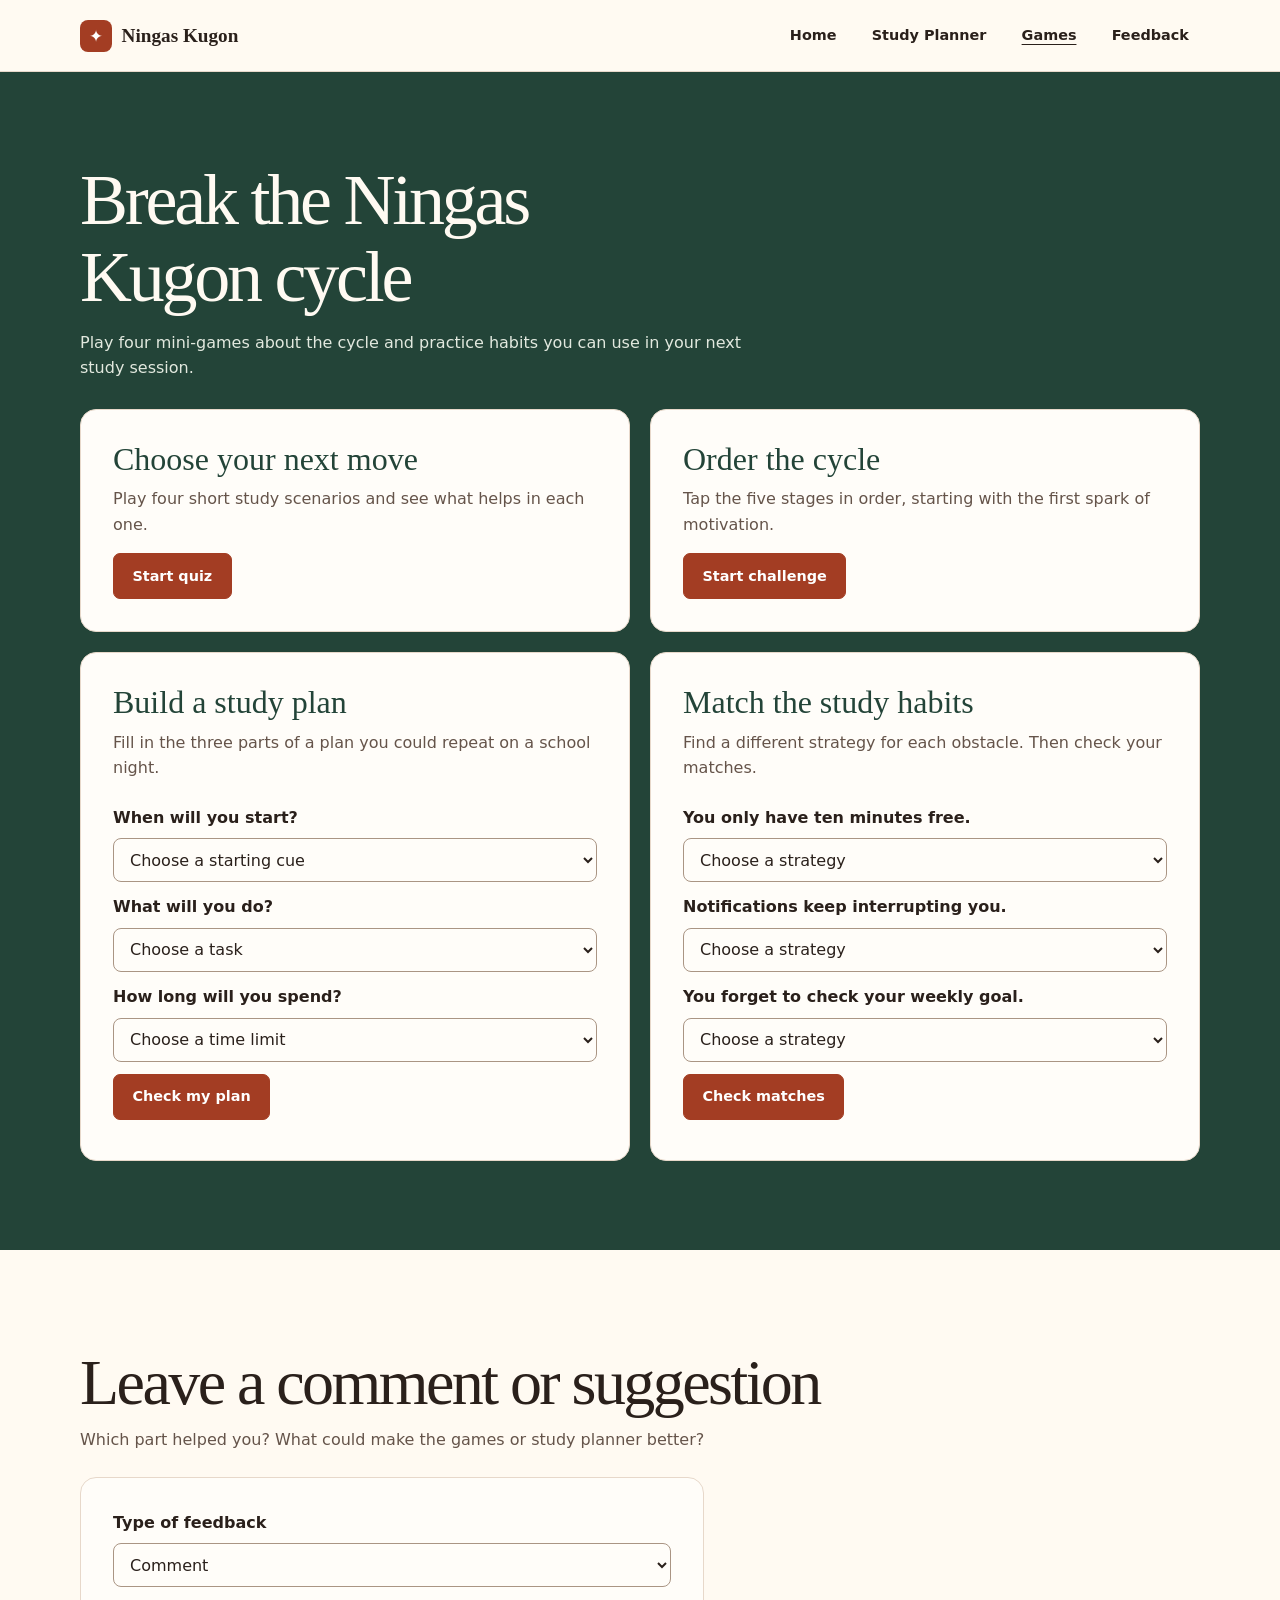
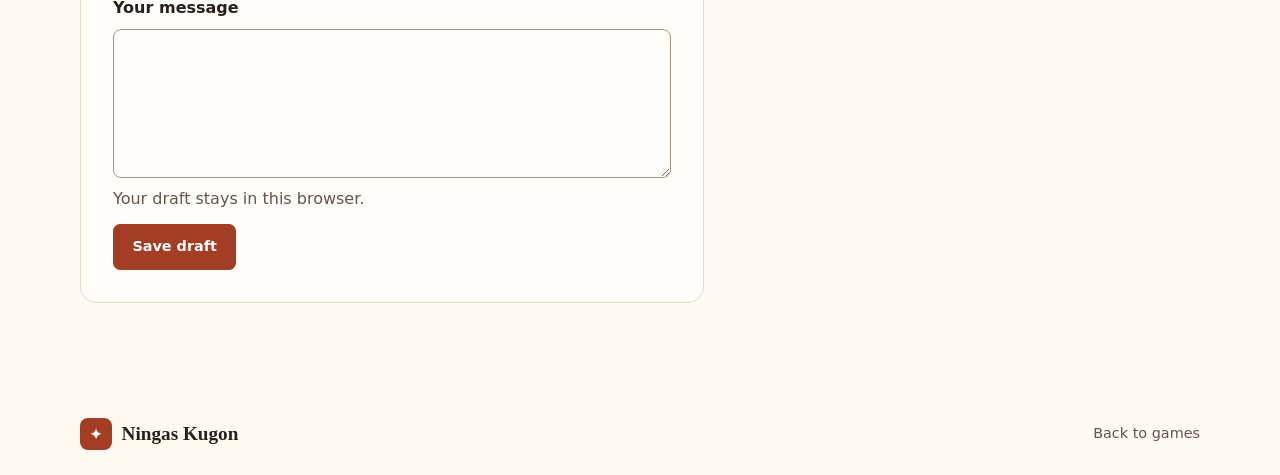
==== games.html @ 0fa2ae45 "Give the study games their own page" ====
<!doctype html>
<html lang="en">
<head>
  <meta charset="utf-8">
  <meta name="viewport" content="width=device-width, initial-scale=1">
  <meta name="description" content="Play four Ningas Kugon mini-games to practice study habits that help you follow through.">
  <meta name="theme-color" content="#fffaf2">
  <title>Ningas Kugon | Study Games</title>
  <link rel="canonical" href="https://seuiaaaaaaaa.github.io/ningaskugon/games.html">
  <link rel="manifest" href="manifest.webmanifest">
  <link rel="apple-touch-icon" href="icon-192.png">
  <link rel="stylesheet" href="styles.css">
  <script src="stages.js" defer></script>
  <script src="games.js" defer></script>
</head>
<body>
  <a class="skip-link" href="#main">Skip to content</a>
  <header class="site-header">
    <nav class="wrap nav" aria-label="Main navigation">
      <a class="brand" href="index.html"><span class="brand-mark" aria-hidden="true">✦</span> Ningas Kugon</a>
      <div class="nav-links">
        <a href="index.html">Home</a>
        <a href="index.html#planner">Study Planner</a>
        <a href="games.html" aria-current="page">Games</a>
        <a href="#feedback">Feedback</a>
      </div>
    </nav>
  </header>

  <main id="main" tabindex="-1">
    <section id="games" class="section practice" aria-labelledby="games-title">
      <div class="wrap">
        <h1 id="games-title">Break the Ningas Kugon cycle</h1>
        <p class="section-description">Play four mini-games about the cycle and practice habits you can use in your next study session.</p>
        <div class="practice-grid">
          <article class="practice-card" aria-labelledby="quiz-title">
            <h3 id="quiz-title">Choose your next move</h3>
            <p>Play four short study scenarios and see what helps in each one.</p>
            <div id="quiz-play" hidden>
              <p id="quiz-round" class="practice-progress"></p>
              <p id="quiz-question" class="practice-question" tabindex="-1"></p>
              <div id="quiz-options" class="practice-options" role="group" aria-labelledby="quiz-question"></div>
              <p class="practice-result" id="quiz-result" role="status"></p>
              <button class="button" type="button" id="quiz-next" hidden>Next round</button>
            </div>
            <button class="button" type="button" id="quiz-start" hidden>Start quiz</button>
          </article>
          <article class="practice-card" aria-labelledby="order-title">
            <h3 id="order-title">Order the cycle</h3>
            <p>Tap the five stages in order, starting with the first spark of motivation.</p>
            <button class="button" type="button" id="order-start" hidden>Start challenge</button>
            <div id="order-play" hidden>
              <ol id="order-picks" class="order-picks" aria-label="Your stage order"></ol>
              <div id="order-options" class="practice-options" role="group" aria-label="Choose the next stage"></div>
              <p class="practice-result" id="order-result" role="status"></p>
            </div>
          </article>
          <article class="practice-card" aria-labelledby="build-title">
            <h3 id="build-title">Build a study plan</h3>
            <p>Fill in the three parts of a plan you could repeat on a school night.</p>
            <form class="practice-form" id="plan-game" hidden>
              <label for="plan-cue">When will you start?</label>
              <select id="plan-cue" name="cue" required>
                <option value="">Choose a starting cue</option>
                <option value="vague">Whenever I feel ready</option>
                <option>After dinner</option>
                <option>When I get home from school</option>
              </select>
              <label for="plan-action">What will you do?</label>
              <select id="plan-action" name="activity" required>
                <option value="">Choose a task</option>
                <option>review yesterday’s notes</option>
                <option value="vague">study everything</option>
                <option>answer practice questions</option>
              </select>
              <label for="plan-time">How long will you spend?</label>
              <select id="plan-time" name="duration" required>
                <option value="">Choose a time limit</option>
                <option value="long">120 minutes</option>
                <option>10 minutes</option>
                <option>15 minutes</option>
              </select>
              <button class="button" type="submit">Check my plan</button>
              <p class="practice-result" id="plan-game-result" role="status"></p>
            </form>
          </article>
          <article class="practice-card" aria-labelledby="match-title">
            <h3 id="match-title">Match the study habits</h3>
            <p>Find a different strategy for each obstacle. Then check your matches.</p>
            <form class="practice-form" id="match-game" hidden>
              <label for="match-busy">You only have ten minutes free.</label>
              <select id="match-busy" name="busy" required><option value="">Choose a strategy</option></select>
              <label for="match-distraction">Notifications keep interrupting you.</label>
              <select id="match-distraction" name="distraction" required><option value="">Choose a strategy</option></select>
              <label for="match-alone">You forget to check your weekly goal.</label>
              <select id="match-alone" name="alone" required><option value="">Choose a strategy</option></select>
              <button class="button" type="submit">Check matches</button>
              <p class="practice-result" id="match-game-result" role="status"></p>
            </form>
          </article>
        </div>
        <noscript><p>Enable JavaScript to play the games.</p></noscript>
      </div>
    </section>

    <section id="feedback" class="wrap section feedback" aria-labelledby="feedback-title">
      <h2 id="feedback-title">Leave a comment or suggestion</h2>
      <p class="section-description">Which part helped you? What could make the games or study planner better?</p>
      <form id="feedback-form" class="practice-card feedback-form" name="study-guide-feedback" method="POST" data-netlify="true" netlify-honeypot="extra-field" hidden>
        <p hidden><label>Leave this field empty <input name="extra-field"></label></p>
        <label for="feedback-type">Type of feedback</label>
        <select id="feedback-type" name="type">
          <option>Comment</option>
          <option>Suggestion</option>
        </select>
        <label for="feedback-message">Your message</label>
        <textarea id="feedback-message" name="message" rows="5" maxlength="1000" required aria-describedby="feedback-note"></textarea>
        <p id="feedback-note" class="feedback-note">Your draft stays in this browser.</p>
        <button type="submit" class="button" id="feedback-submit">Save draft</button>
        <p id="feedback-status" role="status"></p>
      </form>
      <noscript><p>Enable JavaScript to use the feedback form.</p></noscript>
    </section>
  </main>

  <footer class="wrap footer">
    <a class="brand" href="index.html"><span class="brand-mark" aria-hidden="true">✦</span> Ningas Kugon</a>
    <div class="footer-links"><a href="#games">Back to games</a></div>
  </footer>
</body>
</html>
---- styles.css ----
:root {
  color-scheme: light;
  --ink: #2a201b;
  --muted: #65544a;
  --paper: #fffaf2;
  --white: #fffdf9;
  --line: #e7d8ca;
  --accent: #a33d23;
  --dark: #2e211c;
  --soft: #f7ecde;
  --serif: Georgia, "Times New Roman", serif;
}

* { box-sizing: border-box; }
html { scroll-behavior: smooth; }
body { margin: 0; background: var(--paper); color: var(--ink); font: 1rem/1.6 system-ui, sans-serif; }
a { color: inherit; text-decoration: none; }
button, input, select { font: inherit; }
button { cursor: pointer; }
:focus-visible { outline: 3px solid #be572c; outline-offset: 3px; }
section { scroll-margin-top: 1rem; }
h1, h2, h3, p, figure, dl, dd { margin: 0; }
h1, h2, h3 { font-family: var(--serif); font-weight: 500; line-height: 1.08; }
h1 em, h2 em { color: var(--accent); font-weight: inherit; }
.wrap { width: min(1120px, calc(100% - 5rem)); margin-inline: auto; }
.section { padding-block: clamp(3.5rem, 7vw, 6rem); }
.skip-link { position: fixed; z-index: 2; top: .75rem; left: .75rem; padding: .6rem 1rem; background: var(--white); transform: translateY(-150%); }
.skip-link:focus { transform: none; }
.site-header { border-bottom: 1px solid var(--line); }
.nav, .nav-links, .brand { display: flex; align-items: center; }
.nav { min-height: 71px; justify-content: space-between; gap: 1rem; }
.brand { gap: .6rem; font: 600 1.2rem/1.2 var(--serif); white-space: nowrap; }
.brand-mark { display: grid; place-items: center; width: 32px; height: 32px; border-radius: 8px; background: var(--accent); color: white; font: 1.05rem system-ui; }
.nav-links { gap: clamp(.25rem, 1vw, 1rem); font-size: .9rem; font-weight: 600; }
.nav-links > a { display: flex; align-items: center; justify-content: center; min-height: 44px; padding: .4rem .7rem; border-radius: 7px; text-align: center; line-height: 1.3; }
.nav-links > a:not(.button):hover { background: var(--soft); color: var(--accent); }
.button { display: inline-flex; justify-content: center; align-items: center; min-height: 46px; padding: .6rem 1.15rem; border: 1px solid var(--accent); border-radius: 7px; background: var(--accent); color: white; font-weight: 650; font-size: .9rem; white-space: nowrap; }
.button:hover { background: #812e1a; border-color: #812e1a; }
.button-small { min-height: 40px; padding: .4rem .9rem; }
.button-outline { background: transparent; color: var(--ink); border-color: #cdb8a8; }
.button-outline:hover { background: var(--soft); border-color: #a77b62; }
.hero { display: grid; grid-template-columns: 1.12fr 1fr; align-items: stretch; gap: clamp(2rem, 5.5vw, 5rem); padding-block: clamp(2.5rem, 6vw, 5rem); }
.hero-copy { align-self: center; }
.eyebrow { display: flex; align-items: center; gap: .55rem; font-size: .875rem; font-weight: 700; letter-spacing: .1em; text-transform: uppercase; color: var(--accent); }
.eyebrow > span { width: 20px; height: 1px; background: currentColor; flex: none; }
h1 { margin: .45rem 0 .8rem; font-size: clamp(3.3rem, 6.5vw, 6.25rem); letter-spacing: -.065em; }
.research-title { max-width: 31rem; font: 1.32rem/1.36 var(--serif); }
.definitions { display: grid; grid-template-columns: .9fr 1.1fr; margin-block: 1.45rem; padding-block: .8rem; border-block: 1px solid var(--line); }
.definitions > div { padding-right: .8rem; }
.definitions > div + div { border-left: 1px solid var(--line); padding-left: 1rem; }
.definitions dt { color: var(--accent); font: 600 1.15rem var(--serif); }
.definitions i { font: italic .83rem var(--serif); color: var(--muted); }
.definitions dd { margin-top: .2rem; color: var(--muted); font-size: .9rem; line-height: 1.45; }
.intro, .section-description { color: var(--muted); }
.hero-actions { display: flex; gap: .7rem; flex-wrap: wrap; margin-top: 1.45rem; }
.hero-image { position: relative; min-height: 440px; overflow: hidden; background: #4a2819; border-radius: 10px; }
.hero-image img { position: absolute; width: 100%; height: 100%; object-fit: cover; object-position: center 43%; }
.hero-image::after { position: absolute; inset: 30% 0 0; content: ""; background: linear-gradient(transparent 50%, #170d09ba); }
.hero-image figcaption { position: absolute; z-index: 1; bottom: 1.35rem; left: 1.45rem; display: flex; align-items: center; gap: .7rem; color: #fff1dc; font-size: .85rem; line-height: 1.35; }
.hero-image figcaption span:first-child { font-size: 1.55rem; }
.hero-image figcaption i { font-family: var(--serif); font-size: 1.08rem; }
h2 { margin: .5rem 0 .65rem; font-size: clamp(2.4rem, 5vw, 4.05rem); letter-spacing: -.04em; text-wrap: balance; }
.section-description { max-width: 43rem; }
.cycle { background: var(--dark); color: #fff6e8; }
.cycle .eyebrow, .cycle h2 em { color: #f3ae86; }
.cycle .section-description { color: #e3cfc1; }
.stages { display: grid; grid-template-columns: repeat(5, 1fr); gap: .6rem; margin: 1.8rem 0 .8rem; }
.stages button { display: flex; justify-content: center; align-items: center; gap: .5rem; min-height: 52px; padding: .45rem; border: 1px solid #705244; border-radius: 7px; color: #fff6e8; background: transparent; font-size: .9rem; font-weight: 600; }
.stages button:hover { background: #503528; }
.stages button[aria-selected="true"] { background: #f4c3a0; border-color: #f4c3a0; color: #3b2216; }
.stages button span { font-size: 1.15rem; line-height: 1; }
.stage-detail { display: grid; grid-template-columns: 1fr 1.6fr; gap: clamp(1rem, 4vw, 3rem); border: 1px solid #705244; padding: clamp(1rem, 3vw, 2rem); border-radius: 8px; background: #382820; }
.stage-overview h3 { margin: .45rem 0 .55rem; font-size: 2.2rem; }
.stage-overview > p:last-child, .stage-notes dd { color: #e3cfc1; }
.stage-notes { display: grid; gap: .7rem; }
.stage-notes dt { color: #ffd6b8; font-weight: 700; }
.stage-notes dd { margin-top: .15rem; }
.planner-grid { display: grid; gap: 1rem; grid-template-columns: 1.55fr 1fr; align-items: start; margin-top: 1.65rem; }
.calendar, .daily { padding: clamp(.85rem, 2.5vw, 1.6rem); border: 1px solid var(--line); border-radius: 9px; background: var(--white); min-width: 0; }
.calendar h3, .daily h3 { font-size: clamp(1.45rem, 3vw, 2rem); }
.calendar-header, .calendar-controls, .form-actions { display: flex; align-items: center; gap: .4rem; }
.calendar-header { justify-content: space-between; flex-wrap: wrap; margin-bottom: 1rem; }
.calendar-controls button { min-width: 44px; min-height: 44px; padding: .15rem .55rem; border-radius: 5px; border: 1px solid var(--line); background: var(--paper); color: var(--ink); }
.calendar-controls button:hover { background: var(--soft); }
.calendar-controls button[aria-label] { font-size: 1.45rem; line-height: 1; }
.weekdays, .calendar-days { display: grid; grid-template-columns: repeat(7, minmax(0, 1fr)); gap: 4px; }
.weekdays { margin-bottom: .45rem; text-align: center; font-size: .875rem; font-weight: 650; color: var(--muted); }
.day { position: relative; display: grid; place-items: center; min-height: 48px; padding: 3px; border: 1px solid transparent; border-radius: 6px; background: var(--paper); color: var(--ink); font-size: 1rem; touch-action: manipulation; }
.day:hover { border-color: #be9278; }
.day[aria-current="date"] { border-color: var(--accent); font-weight: 750; }
.day[aria-pressed="true"] { color: white; background: var(--accent); border-color: var(--accent); }
.day.has-tasks::after { content: ""; position: absolute; bottom: 4px; width: 5px; height: 5px; border-radius: 100%; background: var(--accent); }
.day.has-tasks[aria-pressed="true"]::after { background: white; }
.daily h3 { margin: .35rem 0 .55rem; }
.task-progress, .storage-note { color: var(--muted); font-size: .875rem; }
.tasks { display: grid; gap: .45rem; list-style: none; margin: .7rem 0 1rem; padding: 0; }
.tasks li { padding: .4rem .55rem; background: var(--soft); border-radius: 5px; }
.task-main { display: flex; align-items: center; gap: .55rem; }
.tasks label { flex: 1; min-width: 0; padding-block: .25rem; overflow-wrap: anywhere; cursor: pointer; }
.tasks small { display: block; color: var(--muted); }
.tasks input[type="checkbox"] { width: 1.25rem; height: 1.25rem; margin: 0; accent-color: var(--accent); }
.tasks input:checked + label > span { text-decoration: line-through; }
.task-remove { min-width: 44px; min-height: 44px; border: 0; border-radius: 5px; color: var(--accent); background: transparent; font-size: 1.4rem; line-height: 1; }
.task-remove:hover { background: var(--white); }
#task-form { display: grid; gap: .45rem; }
#task-form label { font-size: .9rem; font-weight: 650; }
#task-form label span { color: var(--muted); font-weight: 400; }
#task-name, #task-type, input[type="time"] { width: 100%; min-width: 0; min-height: 44px; padding: .45rem .65rem; border: 1px solid #cfb9a7; border-radius: 6px; color: var(--ink); background: var(--white); }
input[type="time"] { display: block; }
input[type="time"]::-webkit-date-and-time-value { text-align: start; }
#task-type { appearance: none; padding-right: 1.6rem; background: linear-gradient(45deg, transparent 50%, var(--accent) 51%) right .8rem center / 5px 5px no-repeat, linear-gradient(135deg, var(--accent) 50%, transparent 51%) right .5rem center / 5px 5px no-repeat, var(--white); }
.storage-note { margin-top: .8rem; }
.calendar-link { display: none; }
.calendar-link, .calendar-export { color: var(--accent); font-weight: 650; text-decoration: underline; text-underline-offset: .2em; }
.reminder-editor { margin-left: 1.8rem; }
.reminder-editor summary { min-height: 40px; padding-block: .45rem; color: var(--accent); cursor: pointer; font-size: .875rem; font-weight: 650; }
.reminder-editor form, .reminder-actions { display: flex; align-items: center; gap: .4rem .7rem; }
.reminder-actions { flex-wrap: wrap; }
.calendar-export { min-height: 44px; padding: .25rem 0; border: 0; background: transparent; font-size: .875rem; text-align: left; }
.reminder-alerts { position: fixed; z-index: 3; right: 1rem; bottom: max(1rem, env(safe-area-inset-bottom)); width: min(420px, calc(100% - 2rem)); max-height: 40vh; overflow-y: auto; display: grid; gap: .5rem; }
.reminder-alert { display: flex; align-items: center; justify-content: space-between; gap: .5rem; padding: .65rem .75rem; border: 1px solid #be9278; border-radius: 8px; background: var(--white); box-shadow: 0 4px 18px #2a201b26; }
.reminder-alert p { min-width: 0; overflow-wrap: anywhere; }
.reminder-alert strong { display: block; color: var(--accent); }
.rules { background: var(--soft); }
.rules-grid { display: grid; grid-template-columns: repeat(3, 1fr); gap: .85rem; margin-top: 1.7rem; }
.rules-grid article { padding: 1.25rem; border: 1px solid var(--line); border-radius: 8px; background: var(--white); }
.rules-grid article > span { display: grid; place-items: center; width: 36px; height: 36px; border-radius: 7px; background: var(--soft); color: var(--accent); font-size: 1.2rem; }
.rules-grid h3 { margin: .75rem 0 .45rem; font-size: 1.35rem; }
.rules-grid p { color: var(--muted); }
.footer { min-height: 83px; display: flex; align-items: center; justify-content: space-between; gap: 1rem; }
.footer-links { display: flex; flex-wrap: wrap; gap: .25rem 1rem; color: var(--muted); font-size: .9rem; }
.footer-links a:hover { color: var(--accent); text-decoration: underline; }
.practice { background: #234438; color: #fffaf2; }
.practice h1 { max-width: 17ch; margin-top: 0; font-size: clamp(2.45rem, 6vw, 4.5rem); letter-spacing: -.045em; }
.practice .section-description { color: #e2e9df; }
.practice-grid { display: grid; grid-template-columns: repeat(auto-fit, minmax(min(100%, 24rem), 1fr)); gap: 1.25rem; margin-top: 1.75rem; align-items: start; }
.practice-card { min-width: 0; padding: clamp(1rem, 4vw, 2rem); background: var(--white); color: var(--ink); border: 1px solid var(--line); border-radius: 1rem; }
.practice-card h3 { color: #234438; font-size: clamp(1.55rem, 4vw, 2rem); }
.practice-card h3 + p { margin-top: .6rem; color: var(--muted); }
.practice-card .button { margin-top: 1rem; white-space: normal; }
.practice [hidden], .feedback [hidden] { display: none; }
.practice-progress { margin-top: 1rem; color: var(--muted); font-size: .9rem; }
.practice-question { margin: .3rem 0 .75rem; font-weight: 650; }
.practice-options { display: grid; gap: .5rem; }
.practice-options button { min-height: 44px; padding: .55rem .85rem; text-align: start; color: var(--ink); background: var(--white); border: 1px solid #aa9584; border-radius: .5rem; }
.practice-options button:enabled:hover { background: var(--soft); }
.practice-options button:disabled { cursor: default; }
.practice-options button[aria-pressed="true"] { border-color: #234438; background: #e4eee4; }
.practice-result:not(:empty) { margin-top: .8rem; padding: .65rem .8rem; background: #eaf0e8; color: #234438; border-radius: .5rem; }
.order-picks { display: flex; flex-wrap: wrap; gap: .25rem 1.8rem; padding-inline-start: 1.65rem; }
.order-picks:empty { margin: .85rem 0 0; }
.practice-form, .feedback-form { display: grid; gap: .5rem; margin-top: 1.5rem; }
.feedback-form { max-width: 39rem; }
.practice-form label, .feedback-form label { font-weight: 650; }
.practice-form select, .feedback-form select, .feedback-form textarea { width: 100%; min-width: 0; min-height: 44px; padding: .6rem .75rem; font: inherit; color: var(--ink); background: var(--white); border: 1px solid #aa9584; border-radius: .5rem; }
.practice-form label:not(:first-child) { margin-top: .25rem; }
.feedback-form textarea { resize: vertical; }
.practice-form .button, .feedback-form .button { justify-self: start; margin-top: .25rem; }
.feedback-note, #feedback-status { color: var(--muted); }
#feedback-status:empty { display: none; }
.nav-links > a[aria-current="page"] { text-decoration: underline; text-underline-offset: .25em; }

@media (max-width: 850px) {
  .wrap { width: calc(100% - 3rem); }
  .hero { gap: 1.6rem; grid-template-columns: 1.1fr 1fr; }
  .hero-image { min-height: 400px; }
  .rules-grid { grid-template-columns: repeat(2, 1fr); }
}
@media (max-width: 760px) {
  .nav { flex-direction: column; justify-content: center; gap: .65rem; padding-block: .75rem; }
  .nav-links { justify-content: center; }
}
@media (max-width: 560px) {
  .nav-links { width: 100%; max-width: 390px; display: grid; grid-template-columns: repeat(2, minmax(0, 1fr)); align-items: stretch; gap: .4rem; }
  .nav-links > a:not(.button) { border: 1px solid var(--line); background: var(--white); }
  .nav-links > a:not(.button):hover { background: var(--soft); }
  .nav-links > .button { white-space: normal; }
}
@media (max-width: 640px) {
  .wrap { width: calc(100% - 2rem); }
  .hero, .planner-grid, .stage-detail { grid-template-columns: 1fr; }
  .calendar-link { display: inline-flex; align-items: center; min-height: 44px; margin-bottom: .25rem; }
  .daily, .calendar { scroll-margin-top: .75rem; }
  .daily button, .reminder-editor summary { min-height: 44px; }
  .hero-image { min-height: clamp(240px, 72vw, 355px); }
  .stages { grid-template-columns: repeat(3, minmax(0, 1fr)); }
  .stages button { gap: .25rem; }
}
@media (max-width: 390px) {
  .rules-grid { grid-template-columns: 1fr; }
  .calendar { padding-inline: .5rem; }
  .weekdays, .calendar-days { gap: 2px; }
}
@media (prefers-reduced-motion: reduce) {
  html { scroll-behavior: auto; }
}
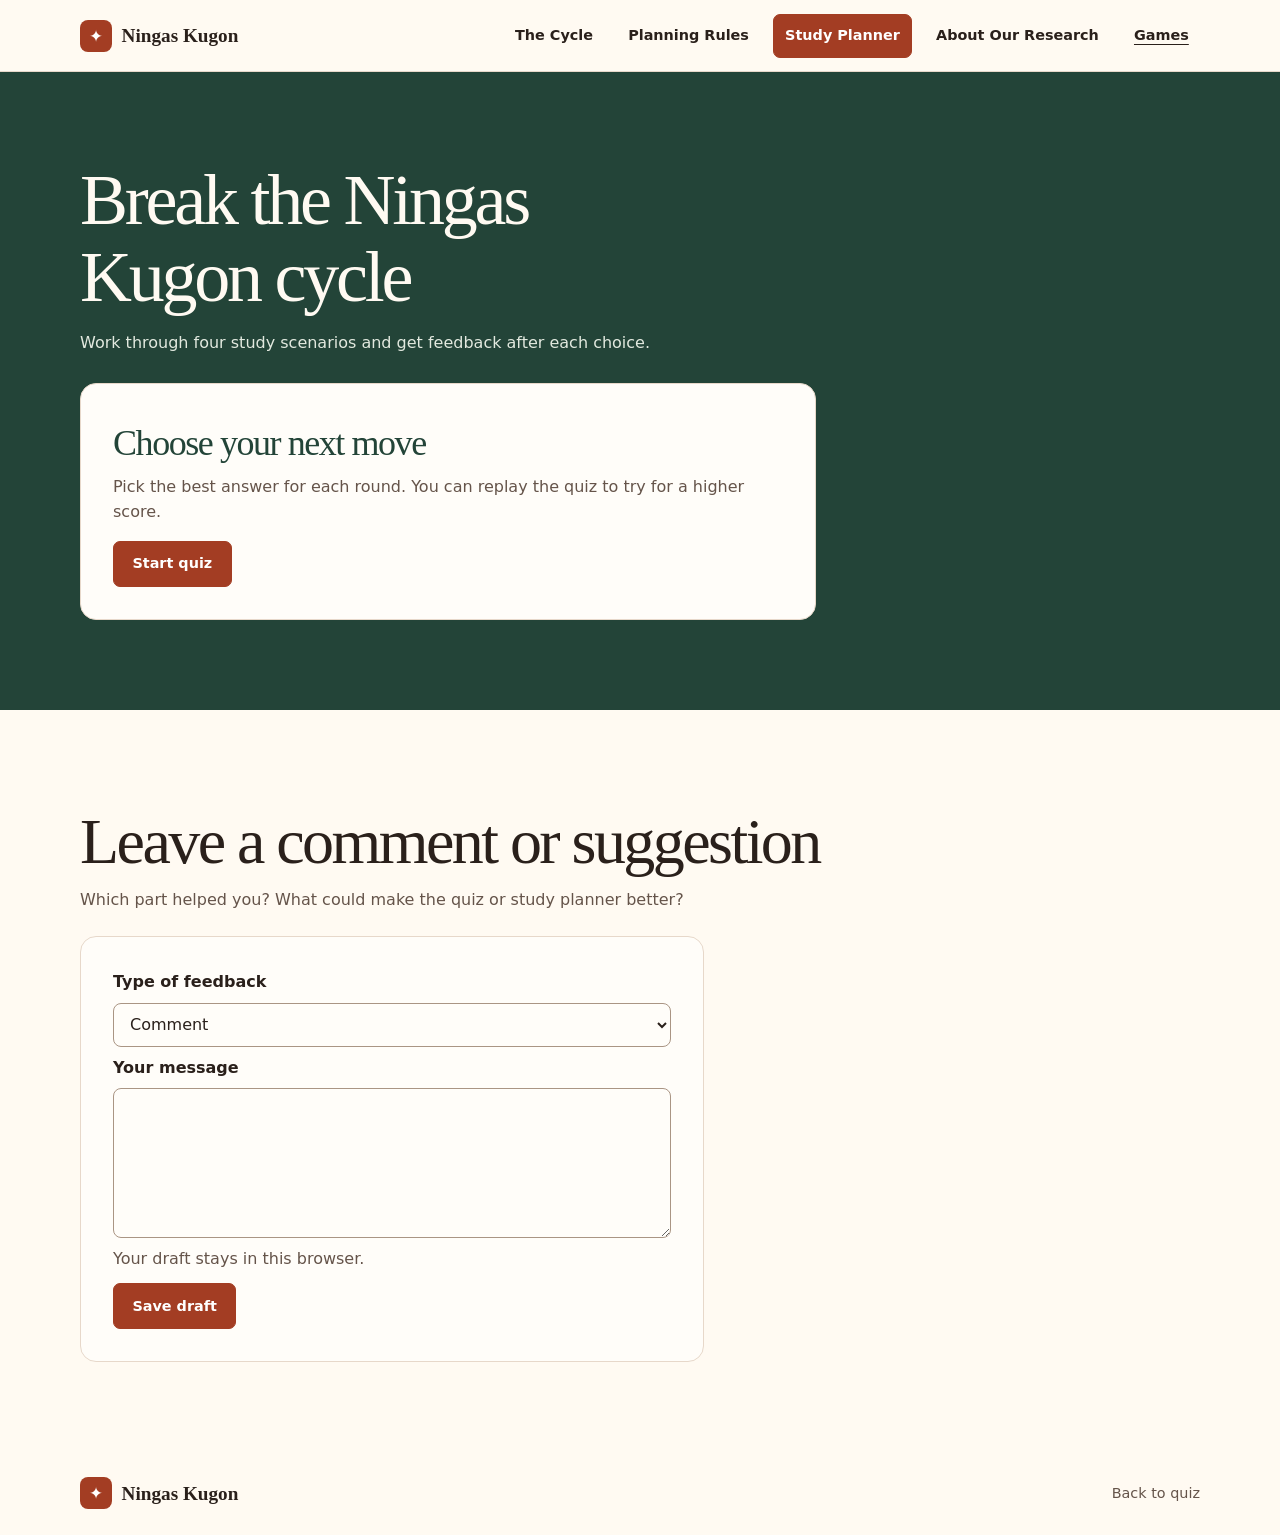
==== commit 4284504c: "Keep one interactive quiz and unify navigation" ====
--- a/games.html
+++ b/games.html
@@ -3,26 +3,26 @@
 <head>
   <meta charset="utf-8">
   <meta name="viewport" content="width=device-width, initial-scale=1">
-  <meta name="description" content="Play four Ningas Kugon mini-games to practice study habits that help you follow through.">
+  <meta name="description" content="Play four short Ningas Kugon quiz rounds and practice choosing realistic study habits.">
   <meta name="theme-color" content="#fffaf2">
   <title>Ningas Kugon | Study Games</title>
   <link rel="canonical" href="https://seuiaaaaaaaa.github.io/ningaskugon/games.html">
   <link rel="manifest" href="manifest.webmanifest">
   <link rel="apple-touch-icon" href="icon-192.png">
   <link rel="stylesheet" href="styles.css">
-  <script src="stages.js" defer></script>
   <script src="games.js" defer></script>
 </head>
 <body>
   <a class="skip-link" href="#main">Skip to content</a>
   <header class="site-header">
     <nav class="wrap nav" aria-label="Main navigation">
-      <a class="brand" href="index.html"><span class="brand-mark" aria-hidden="true">✦</span> Ningas Kugon</a>
+      <a class="brand" href="index.html#top"><span class="brand-mark" aria-hidden="true">✦</span> Ningas Kugon</a>
       <div class="nav-links">
-        <a href="index.html">Home</a>
-        <a href="index.html#planner">Study Planner</a>
+        <a href="index.html#cycle">The Cycle</a>
+        <a href="index.html#rules">Planning Rules</a>
+        <a class="button button-small" href="index.html#planner">Study Planner</a>
+        <a href="index.html#about-research">About Our Research</a>
         <a href="games.html" aria-current="page">Games</a>
-        <a href="#feedback">Feedback</a>
       </div>
     </nav>
   </header>
@@ -31,13 +31,14 @@
     <section id="games" class="section practice" aria-labelledby="games-title">
       <div class="wrap">
         <h1 id="games-title">Break the Ningas Kugon cycle</h1>
-        <p class="section-description">Play four mini-games about the cycle and practice habits you can use in your next study session.</p>
-        <div class="practice-grid">
+        <p class="section-description">Work through four study scenarios and get feedback after each choice.</p>
+        <div class="quiz-layout">
           <article class="practice-card" aria-labelledby="quiz-title">
-            <h3 id="quiz-title">Choose your next move</h3>
-            <p>Play four short study scenarios and see what helps in each one.</p>
+            <h2 id="quiz-title">Choose your next move</h2>
+            <p>Pick the best answer for each round. You can replay the quiz to try for a higher score.</p>
             <div id="quiz-play" hidden>
               <p id="quiz-round" class="practice-progress"></p>
+              <progress id="quiz-progress" max="4" value="0" aria-label="Questions answered"></progress>
               <p id="quiz-question" class="practice-question" tabindex="-1"></p>
               <div id="quiz-options" class="practice-options" role="group" aria-labelledby="quiz-question"></div>
               <p class="practice-result" id="quiz-result" role="status"></p>
@@ -45,67 +46,14 @@
             </div>
             <button class="button" type="button" id="quiz-start" hidden>Start quiz</button>
           </article>
-          <article class="practice-card" aria-labelledby="order-title">
-            <h3 id="order-title">Order the cycle</h3>
-            <p>Tap the five stages in order, starting with the first spark of motivation.</p>
-            <button class="button" type="button" id="order-start" hidden>Start challenge</button>
-            <div id="order-play" hidden>
-              <ol id="order-picks" class="order-picks" aria-label="Your stage order"></ol>
-              <div id="order-options" class="practice-options" role="group" aria-label="Choose the next stage"></div>
-              <p class="practice-result" id="order-result" role="status"></p>
-            </div>
-          </article>
-          <article class="practice-card" aria-labelledby="build-title">
-            <h3 id="build-title">Build a study plan</h3>
-            <p>Fill in the three parts of a plan you could repeat on a school night.</p>
-            <form class="practice-form" id="plan-game" hidden>
-              <label for="plan-cue">When will you start?</label>
-              <select id="plan-cue" name="cue" required>
-                <option value="">Choose a starting cue</option>
-                <option value="vague">Whenever I feel ready</option>
-                <option>After dinner</option>
-                <option>When I get home from school</option>
-              </select>
-              <label for="plan-action">What will you do?</label>
-              <select id="plan-action" name="activity" required>
-                <option value="">Choose a task</option>
-                <option>review yesterday’s notes</option>
-                <option value="vague">study everything</option>
-                <option>answer practice questions</option>
-              </select>
-              <label for="plan-time">How long will you spend?</label>
-              <select id="plan-time" name="duration" required>
-                <option value="">Choose a time limit</option>
-                <option value="long">120 minutes</option>
-                <option>10 minutes</option>
-                <option>15 minutes</option>
-              </select>
-              <button class="button" type="submit">Check my plan</button>
-              <p class="practice-result" id="plan-game-result" role="status"></p>
-            </form>
-          </article>
-          <article class="practice-card" aria-labelledby="match-title">
-            <h3 id="match-title">Match the study habits</h3>
-            <p>Find a different strategy for each obstacle. Then check your matches.</p>
-            <form class="practice-form" id="match-game" hidden>
-              <label for="match-busy">You only have ten minutes free.</label>
-              <select id="match-busy" name="busy" required><option value="">Choose a strategy</option></select>
-              <label for="match-distraction">Notifications keep interrupting you.</label>
-              <select id="match-distraction" name="distraction" required><option value="">Choose a strategy</option></select>
-              <label for="match-alone">You forget to check your weekly goal.</label>
-              <select id="match-alone" name="alone" required><option value="">Choose a strategy</option></select>
-              <button class="button" type="submit">Check matches</button>
-              <p class="practice-result" id="match-game-result" role="status"></p>
-            </form>
-          </article>
         </div>
-        <noscript><p>Enable JavaScript to play the games.</p></noscript>
+        <noscript><p>Enable JavaScript to play the quiz.</p></noscript>
       </div>
     </section>
 
     <section id="feedback" class="wrap section feedback" aria-labelledby="feedback-title">
       <h2 id="feedback-title">Leave a comment or suggestion</h2>
-      <p class="section-description">Which part helped you? What could make the games or study planner better?</p>
+      <p class="section-description">Which part helped you? What could make the quiz or study planner better?</p>
       <form id="feedback-form" class="practice-card feedback-form" name="study-guide-feedback" method="POST" data-netlify="true" netlify-honeypot="extra-field" hidden>
         <p hidden><label>Leave this field empty <input name="extra-field"></label></p>
         <label for="feedback-type">Type of feedback</label>
@@ -124,8 +72,8 @@
   </main>
 
   <footer class="wrap footer">
-    <a class="brand" href="index.html"><span class="brand-mark" aria-hidden="true">✦</span> Ningas Kugon</a>
-    <div class="footer-links"><a href="#games">Back to games</a></div>
+    <a class="brand" href="index.html#top"><span class="brand-mark" aria-hidden="true">✦</span> Ningas Kugon</a>
+    <div class="footer-links"><a href="#games">Back to quiz</a></div>
   </footer>
 </body>
 </html>
--- a/styles.css
+++ b/styles.css
@@ -133,29 +133,27 @@
 .practice { background: #234438; color: #fffaf2; }
 .practice h1 { max-width: 17ch; margin-top: 0; font-size: clamp(2.45rem, 6vw, 4.5rem); letter-spacing: -.045em; }
 .practice .section-description { color: #e2e9df; }
-.practice-grid { display: grid; grid-template-columns: repeat(auto-fit, minmax(min(100%, 24rem), 1fr)); gap: 1.25rem; margin-top: 1.75rem; align-items: start; }
+.quiz-layout { max-width: 46rem; margin-top: 1.75rem; }
 .practice-card { min-width: 0; padding: clamp(1rem, 4vw, 2rem); background: var(--white); color: var(--ink); border: 1px solid var(--line); border-radius: 1rem; }
-.practice-card h3 { color: #234438; font-size: clamp(1.55rem, 4vw, 2rem); }
-.practice-card h3 + p { margin-top: .6rem; color: var(--muted); }
+.practice-card h2 { color: #234438; font-size: clamp(1.65rem, 4vw, 2.25rem); }
+.practice-card h2 + p { margin-top: .6rem; color: var(--muted); }
 .practice-card .button { margin-top: 1rem; white-space: normal; }
 .practice [hidden], .feedback [hidden] { display: none; }
 .practice-progress { margin-top: 1rem; color: var(--muted); font-size: .9rem; }
+#quiz-progress { display: block; width: 100%; height: .65rem; margin: .4rem 0 .9rem; accent-color: #234438; }
 .practice-question { margin: .3rem 0 .75rem; font-weight: 650; }
 .practice-options { display: grid; gap: .5rem; }
 .practice-options button { min-height: 44px; padding: .55rem .85rem; text-align: start; color: var(--ink); background: var(--white); border: 1px solid #aa9584; border-radius: .5rem; }
 .practice-options button:enabled:hover { background: var(--soft); }
 .practice-options button:disabled { cursor: default; }
-.practice-options button[aria-pressed="true"] { border-color: #234438; background: #e4eee4; }
+.practice-options .quiz-answer-correct { border-color: #234438; background: #e4eee4; font-weight: 650; }
+.practice-options .quiz-answer-missed { border-color: #a33d23; background: #fff0e8; }
 .practice-result:not(:empty) { margin-top: .8rem; padding: .65rem .8rem; background: #eaf0e8; color: #234438; border-radius: .5rem; }
-.order-picks { display: flex; flex-wrap: wrap; gap: .25rem 1.8rem; padding-inline-start: 1.65rem; }
-.order-picks:empty { margin: .85rem 0 0; }
-.practice-form, .feedback-form { display: grid; gap: .5rem; margin-top: 1.5rem; }
-.feedback-form { max-width: 39rem; }
-.practice-form label, .feedback-form label { font-weight: 650; }
-.practice-form select, .feedback-form select, .feedback-form textarea { width: 100%; min-width: 0; min-height: 44px; padding: .6rem .75rem; font: inherit; color: var(--ink); background: var(--white); border: 1px solid #aa9584; border-radius: .5rem; }
-.practice-form label:not(:first-child) { margin-top: .25rem; }
+.feedback-form { display: grid; gap: .5rem; max-width: 39rem; margin-top: 1.5rem; }
+.feedback-form label { font-weight: 650; }
+.feedback-form select, .feedback-form textarea { width: 100%; min-width: 0; min-height: 44px; padding: .6rem .75rem; font: inherit; color: var(--ink); background: var(--white); border: 1px solid #aa9584; border-radius: .5rem; }
 .feedback-form textarea { resize: vertical; }
-.practice-form .button, .feedback-form .button { justify-self: start; margin-top: .25rem; }
+.feedback-form .button { justify-self: start; margin-top: .25rem; }
 .feedback-note, #feedback-status { color: var(--muted); }
 #feedback-status:empty { display: none; }
 .nav-links > a[aria-current="page"] { text-decoration: underline; text-underline-offset: .25em; }
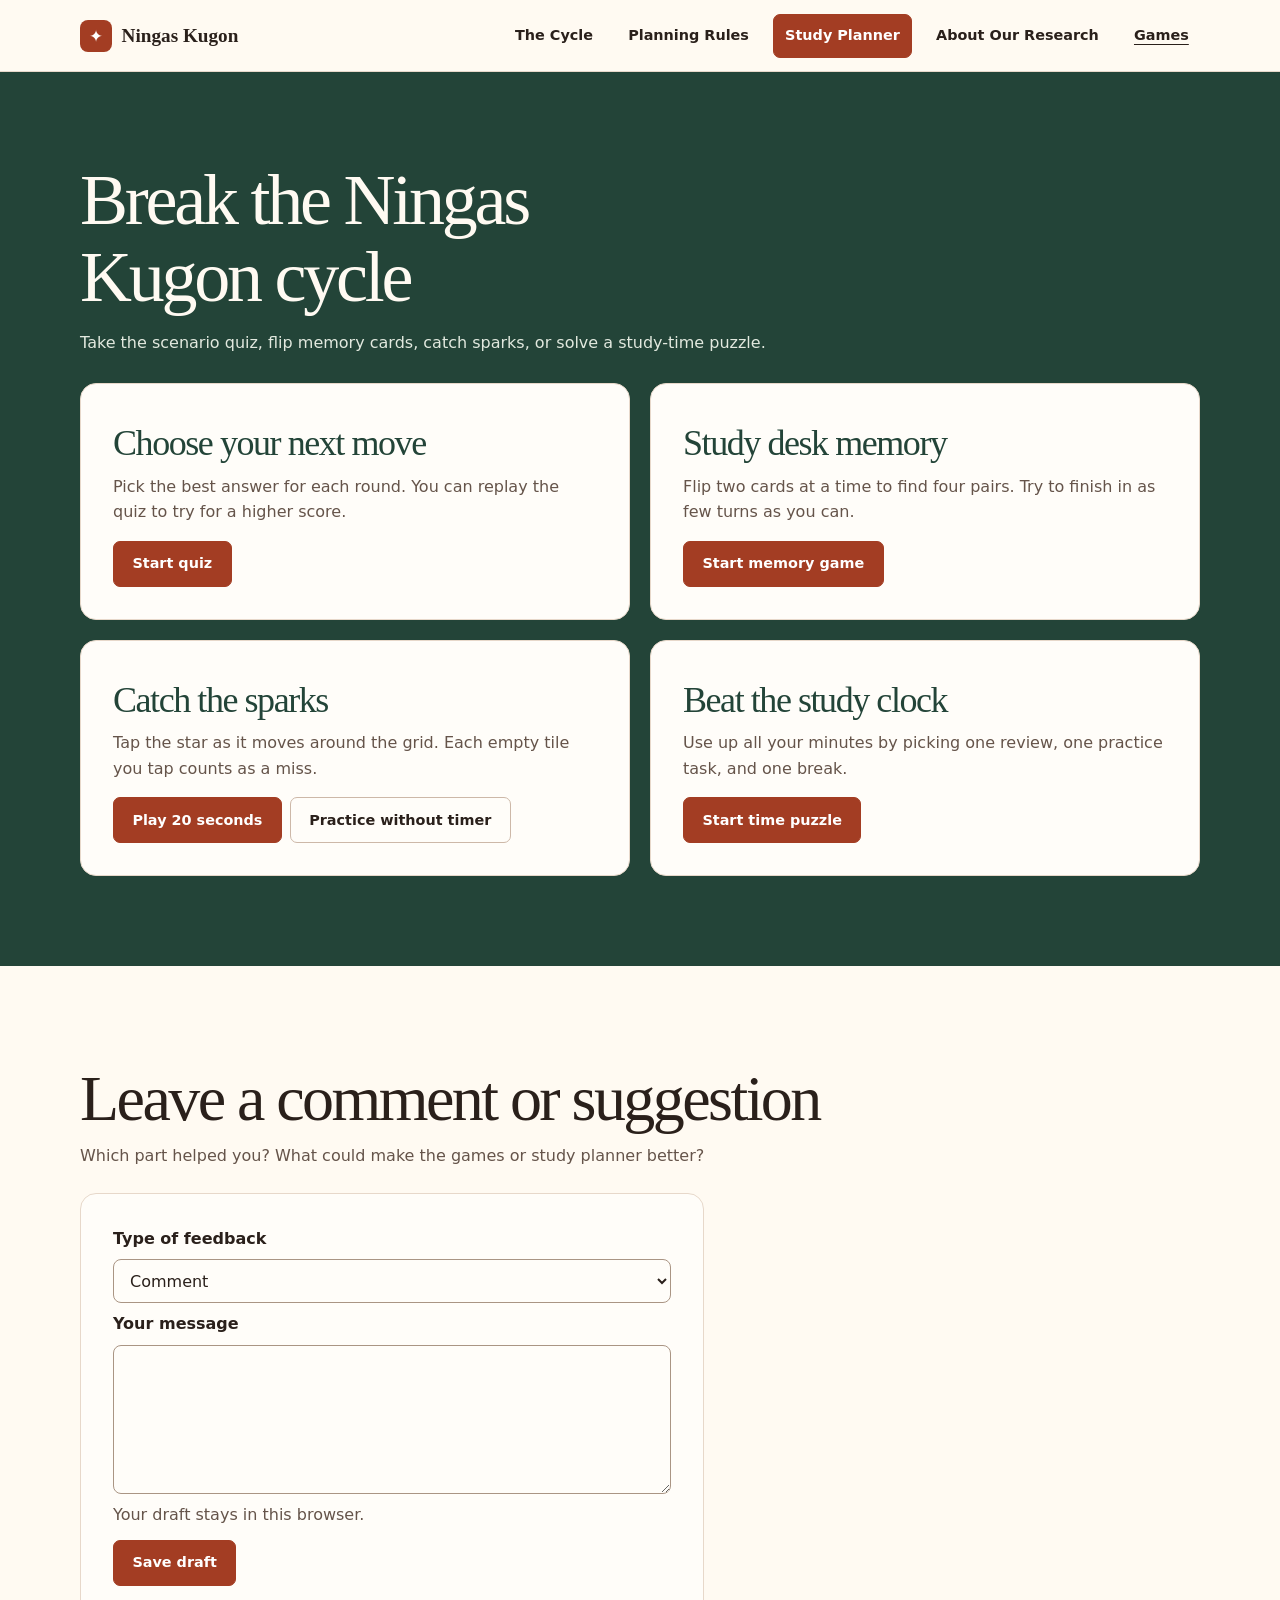
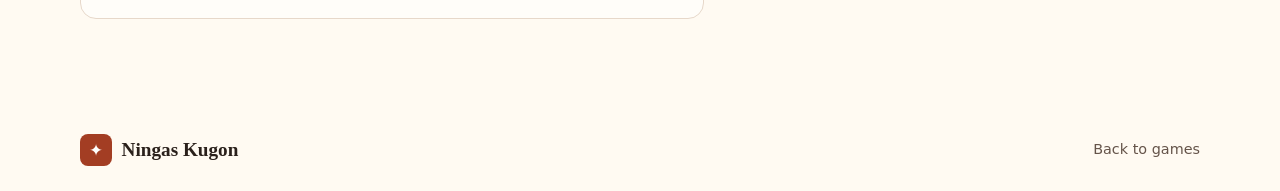
==== commit 22351b7d: "Add three hands-on study mini-games" ====
--- a/games.html
+++ b/games.html
@@ -3,7 +3,7 @@
 <head>
   <meta charset="utf-8">
   <meta name="viewport" content="width=device-width, initial-scale=1">
-  <meta name="description" content="Play four short Ningas Kugon quiz rounds and practice choosing realistic study habits.">
+  <meta name="description" content="Play four Ningas Kugon mini-games about attention, memory, and realistic study habits.">
   <meta name="theme-color" content="#fffaf2">
   <title>Ningas Kugon | Study Games</title>
   <link rel="canonical" href="https://seuiaaaaaaaa.github.io/ningaskugon/games.html">
@@ -11,6 +11,7 @@
   <link rel="apple-touch-icon" href="icon-192.png">
   <link rel="stylesheet" href="styles.css">
   <script src="games.js" defer></script>
+  <script src="activities.js" defer></script>
 </head>
 <body>
   <a class="skip-link" href="#main">Skip to content</a>
@@ -31,8 +32,8 @@
     <section id="games" class="section practice" aria-labelledby="games-title">
       <div class="wrap">
         <h1 id="games-title">Break the Ningas Kugon cycle</h1>
-        <p class="section-description">Work through four study scenarios and get feedback after each choice.</p>
-        <div class="quiz-layout">
+        <p class="section-description">Take the scenario quiz, flip memory cards, catch sparks, or solve a study-time puzzle.</p>
+        <div class="games-grid">
           <article class="practice-card" aria-labelledby="quiz-title">
             <h2 id="quiz-title">Choose your next move</h2>
             <p>Pick the best answer for each round. You can replay the quiz to try for a higher score.</p>
@@ -46,14 +47,48 @@
             </div>
             <button class="button" type="button" id="quiz-start" hidden>Start quiz</button>
           </article>
+          <article class="practice-card" aria-labelledby="memory-title">
+            <h2 id="memory-title">Study desk memory</h2>
+            <p>Flip two cards at a time to find four pairs. Try to finish in as few turns as you can.</p>
+            <div id="memory-play" hidden>
+              <p class="practice-progress" id="memory-score"></p>
+              <div class="tile-grid memory-grid" id="memory-board" role="group" aria-label="Memory cards"></div>
+              <p class="practice-result" id="memory-result" role="status"></p>
+            </div>
+            <button class="button" type="button" id="memory-start" hidden>Start memory game</button>
+          </article>
+          <article class="practice-card" aria-labelledby="spark-title">
+            <h2 id="spark-title">Catch the sparks</h2>
+            <p>Tap the star as it moves around the grid. Each empty tile you tap counts as a miss.</p>
+            <div id="spark-play" hidden>
+              <p class="practice-progress" id="spark-score"></p>
+              <div class="tile-grid spark-grid" id="spark-board" role="group" aria-label="Spark tiles. With a tile focused, use keys 1 through 9 to choose a tile."></div>
+              <p class="practice-result" id="spark-result" role="status"></p>
+            </div>
+            <div class="game-actions" id="spark-actions" hidden>
+              <button class="button" type="button" id="spark-start">Play 20 seconds</button>
+              <button class="button button-outline" type="button" id="spark-practice">Practice without timer</button>
+            </div>
+          </article>
+          <article class="practice-card" aria-labelledby="budget-title">
+            <h2 id="budget-title">Beat the study clock</h2>
+            <p>Use up all your minutes by picking one review, one practice task, and one break.</p>
+            <div id="budget-play" hidden>
+              <p class="practice-progress" id="budget-score" role="status"></p>
+              <div class="practice-options budget-options" id="budget-options" role="group" aria-label="Study activities"></div>
+              <p class="practice-result" id="budget-result" role="status"></p>
+              <button class="button" type="button" id="budget-check">Check my picks</button>
+            </div>
+            <button class="button" type="button" id="budget-start" hidden>Start time puzzle</button>
+          </article>
         </div>
-        <noscript><p>Enable JavaScript to play the quiz.</p></noscript>
+        <noscript><p>Enable JavaScript to play the games.</p></noscript>
       </div>
     </section>
 
     <section id="feedback" class="wrap section feedback" aria-labelledby="feedback-title">
       <h2 id="feedback-title">Leave a comment or suggestion</h2>
-      <p class="section-description">Which part helped you? What could make the quiz or study planner better?</p>
+      <p class="section-description">Which part helped you? What could make the games or study planner better?</p>
       <form id="feedback-form" class="practice-card feedback-form" name="study-guide-feedback" method="POST" data-netlify="true" netlify-honeypot="extra-field" hidden>
         <p hidden><label>Leave this field empty <input name="extra-field"></label></p>
         <label for="feedback-type">Type of feedback</label>
@@ -73,7 +108,7 @@
 
   <footer class="wrap footer">
     <a class="brand" href="index.html#top"><span class="brand-mark" aria-hidden="true">✦</span> Ningas Kugon</a>
-    <div class="footer-links"><a href="#games">Back to quiz</a></div>
+    <div class="footer-links"><a href="#games">Back to games</a></div>
   </footer>
 </body>
 </html>
--- a/styles.css
+++ b/styles.css
@@ -133,7 +133,7 @@
 .practice { background: #234438; color: #fffaf2; }
 .practice h1 { max-width: 17ch; margin-top: 0; font-size: clamp(2.45rem, 6vw, 4.5rem); letter-spacing: -.045em; }
 .practice .section-description { color: #e2e9df; }
-.quiz-layout { max-width: 46rem; margin-top: 1.75rem; }
+.games-grid { display: grid; grid-template-columns: repeat(auto-fit, minmax(min(100%, 27rem), 1fr)); gap: 1.25rem; align-items: start; margin-top: 1.75rem; }
 .practice-card { min-width: 0; padding: clamp(1rem, 4vw, 2rem); background: var(--white); color: var(--ink); border: 1px solid var(--line); border-radius: 1rem; }
 .practice-card h2 { color: #234438; font-size: clamp(1.65rem, 4vw, 2.25rem); }
 .practice-card h2 + p { margin-top: .6rem; color: var(--muted); }
@@ -149,6 +149,17 @@
 .practice-options .quiz-answer-correct { border-color: #234438; background: #e4eee4; font-weight: 650; }
 .practice-options .quiz-answer-missed { border-color: #a33d23; background: #fff0e8; }
 .practice-result:not(:empty) { margin-top: .8rem; padding: .65rem .8rem; background: #eaf0e8; color: #234438; border-radius: .5rem; }
+.tile-grid { display: grid; grid-template-columns: repeat(3, minmax(0, 1fr)); gap: .5rem; max-width: 23rem; margin-top: .6rem; }
+.memory-grid { grid-template-columns: repeat(4, minmax(0, 1fr)); }
+.tile-grid button { min-width: 0; min-height: 3.5rem; aspect-ratio: 1.45; border: 1px solid #aa9584; border-radius: .6rem; background: var(--paper); color: #234438; font-size: 1.35rem; font-weight: 650; }
+.tile-grid button:enabled:hover { border-color: #234438; }
+.memory-grid button[data-face="down"] { background: #234438; color: #fffaf2; }
+.memory-grid button[data-face="up"], .spark-grid button[data-spark="true"] { border-color: #a06224; background: #f9d17b; color: #352218; }
+.memory-grid button[data-face="matched"] { border-color: #7b9482; background: #e4eee4; color: #234438; }
+.tile-grid button:disabled { cursor: default; }
+.game-actions { display: flex; flex-wrap: wrap; gap: .5rem; }
+.budget-options { margin-top: .6rem; }
+.budget-options button[aria-pressed="true"] { border-color: #234438; background: #e4eee4; font-weight: 650; }
 .feedback-form { display: grid; gap: .5rem; max-width: 39rem; margin-top: 1.5rem; }
 .feedback-form label { font-weight: 650; }
 .feedback-form select, .feedback-form textarea { width: 100%; min-width: 0; min-height: 44px; padding: .6rem .75rem; font: inherit; color: var(--ink); background: var(--white); border: 1px solid #aa9584; border-radius: .5rem; }
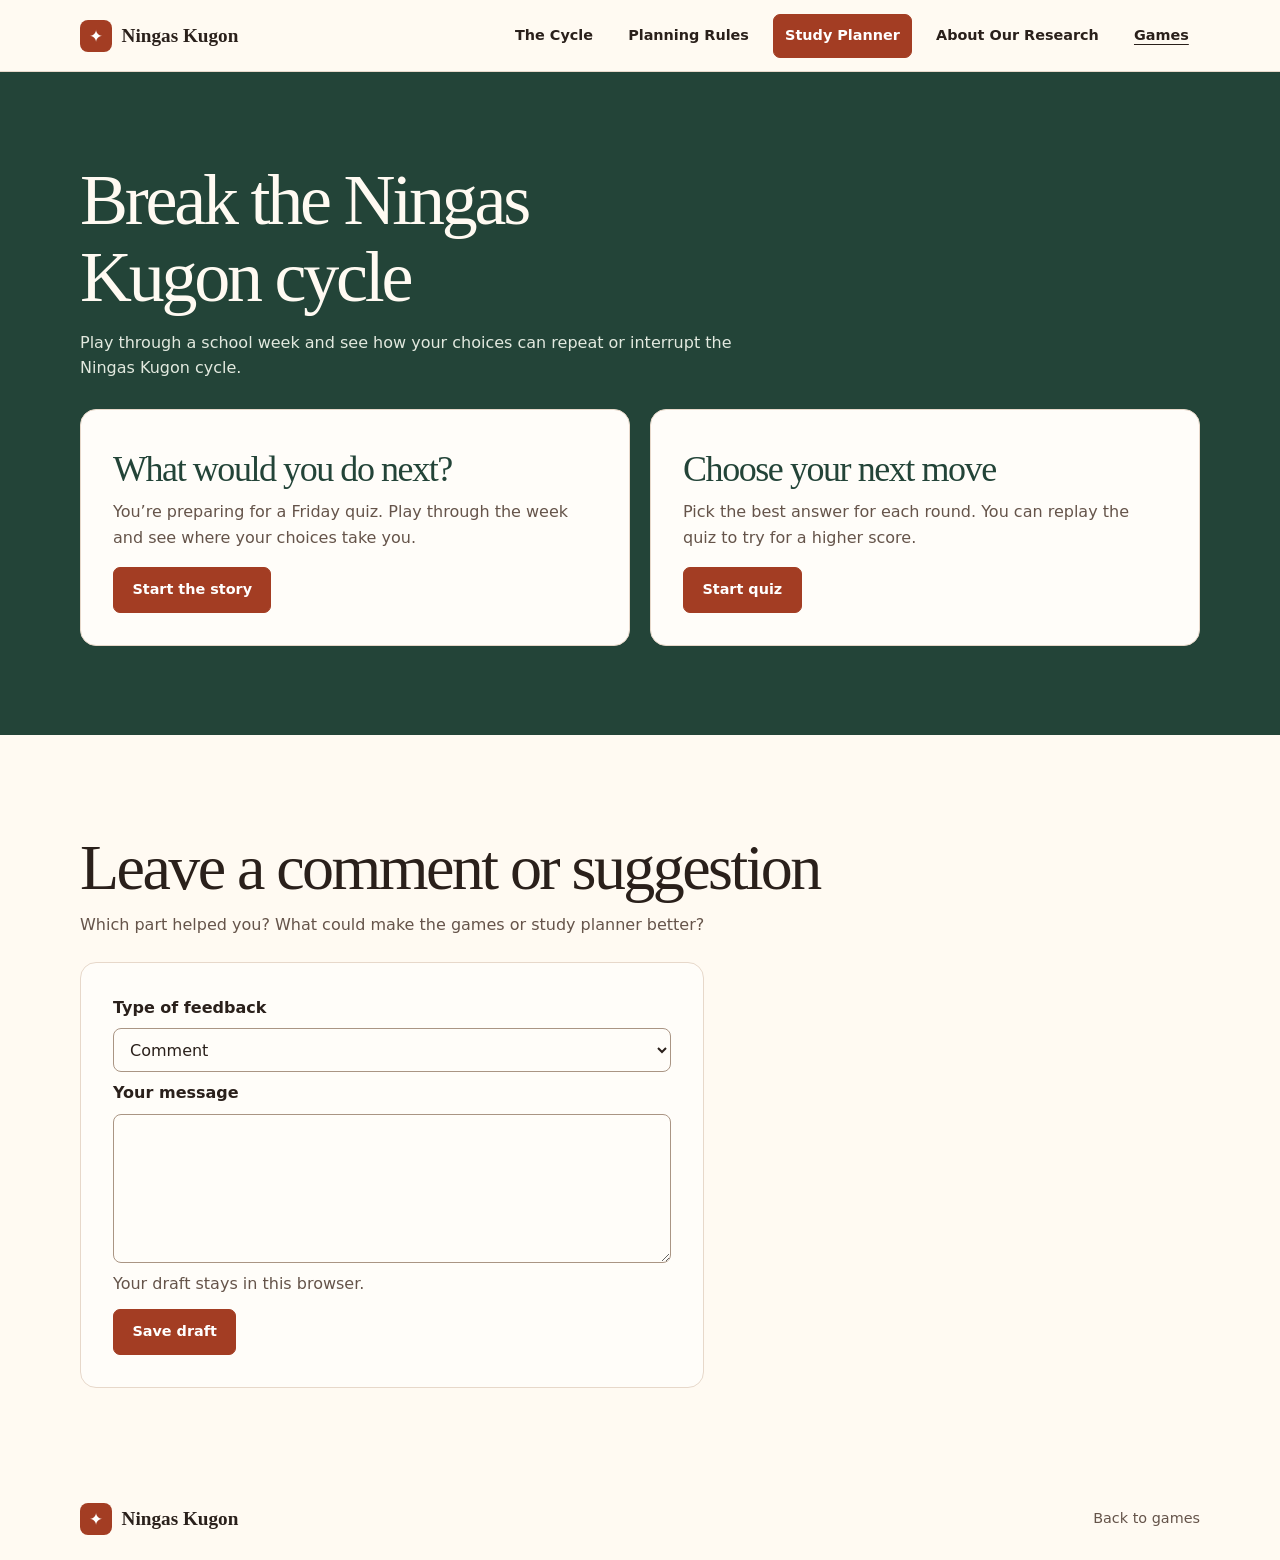
==== commit 1d2fa725: "Replace generic games with a Ningas Kugon story" ====
--- a/games.html
+++ b/games.html
@@ -3,15 +3,16 @@
 <head>
   <meta charset="utf-8">
   <meta name="viewport" content="width=device-width, initial-scale=1">
-  <meta name="description" content="Play four Ningas Kugon mini-games about attention, memory, and realistic study habits.">
+  <meta name="description" content="Play through the Ningas Kugon cycle and practice realistic ways to restart a study habit.">
   <meta name="theme-color" content="#fffaf2">
   <title>Ningas Kugon | Study Games</title>
   <link rel="canonical" href="https://seuiaaaaaaaa.github.io/ningaskugon/games.html">
   <link rel="manifest" href="manifest.webmanifest">
   <link rel="apple-touch-icon" href="icon-192.png">
   <link rel="stylesheet" href="styles.css">
-  <script src="games.js" defer></script>
-  <script src="activities.js" defer></script>
+  <script src="games.js?v=2" defer></script>
+  <script src="study-week.js" defer></script>
+  <script src="feedback.js" defer></script>
 </head>
 <body>
   <a class="skip-link" href="#main">Skip to content</a>
@@ -32,8 +33,20 @@
     <section id="games" class="section practice" aria-labelledby="games-title">
       <div class="wrap">
         <h1 id="games-title">Break the Ningas Kugon cycle</h1>
-        <p class="section-description">Take the scenario quiz, flip memory cards, catch sparks, or solve a study-time puzzle.</p>
+        <p class="section-description">Play through a school week and see how your choices can repeat or interrupt the Ningas Kugon cycle.</p>
         <div class="games-grid">
+          <article class="practice-card" aria-labelledby="story-title">
+            <h2 id="story-title">What would you do next?</h2>
+            <p>You’re preparing for a Friday quiz. Play through the week and see where your choices take you.</p>
+            <div id="story-play" hidden>
+              <p class="practice-progress" id="story-stage"></p>
+              <h3 class="practice-question" id="story-heading" tabindex="-1" aria-describedby="story-consequence story-text"></h3>
+              <p class="practice-result" id="story-consequence"></p>
+              <p class="story-text" id="story-text"></p>
+              <div class="practice-options" id="story-choices" role="group" aria-labelledby="story-heading"></div>
+            </div>
+            <button class="button" type="button" id="story-start" hidden>Start the story</button>
+          </article>
           <article class="practice-card" aria-labelledby="quiz-title">
             <h2 id="quiz-title">Choose your next move</h2>
             <p>Pick the best answer for each round. You can replay the quiz to try for a higher score.</p>
@@ -46,40 +59,6 @@
               <button class="button" type="button" id="quiz-next" hidden>Next round</button>
             </div>
             <button class="button" type="button" id="quiz-start" hidden>Start quiz</button>
-          </article>
-          <article class="practice-card" aria-labelledby="memory-title">
-            <h2 id="memory-title">Study desk memory</h2>
-            <p>Flip two cards at a time to find four pairs. Try to finish in as few turns as you can.</p>
-            <div id="memory-play" hidden>
-              <p class="practice-progress" id="memory-score"></p>
-              <div class="tile-grid memory-grid" id="memory-board" role="group" aria-label="Memory cards"></div>
-              <p class="practice-result" id="memory-result" role="status"></p>
-            </div>
-            <button class="button" type="button" id="memory-start" hidden>Start memory game</button>
-          </article>
-          <article class="practice-card" aria-labelledby="spark-title">
-            <h2 id="spark-title">Catch the sparks</h2>
-            <p>Tap the star as it moves around the grid. Each empty tile you tap counts as a miss.</p>
-            <div id="spark-play" hidden>
-              <p class="practice-progress" id="spark-score"></p>
-              <div class="tile-grid spark-grid" id="spark-board" role="group" aria-label="Spark tiles. With a tile focused, use keys 1 through 9 to choose a tile."></div>
-              <p class="practice-result" id="spark-result" role="status"></p>
-            </div>
-            <div class="game-actions" id="spark-actions" hidden>
-              <button class="button" type="button" id="spark-start">Play 20 seconds</button>
-              <button class="button button-outline" type="button" id="spark-practice">Practice without timer</button>
-            </div>
-          </article>
-          <article class="practice-card" aria-labelledby="budget-title">
-            <h2 id="budget-title">Beat the study clock</h2>
-            <p>Use up all your minutes by picking one review, one practice task, and one break.</p>
-            <div id="budget-play" hidden>
-              <p class="practice-progress" id="budget-score" role="status"></p>
-              <div class="practice-options budget-options" id="budget-options" role="group" aria-label="Study activities"></div>
-              <p class="practice-result" id="budget-result" role="status"></p>
-              <button class="button" type="button" id="budget-check">Check my picks</button>
-            </div>
-            <button class="button" type="button" id="budget-start" hidden>Start time puzzle</button>
           </article>
         </div>
         <noscript><p>Enable JavaScript to play the games.</p></noscript>
--- a/styles.css
+++ b/styles.css
@@ -149,17 +149,8 @@
 .practice-options .quiz-answer-correct { border-color: #234438; background: #e4eee4; font-weight: 650; }
 .practice-options .quiz-answer-missed { border-color: #a33d23; background: #fff0e8; }
 .practice-result:not(:empty) { margin-top: .8rem; padding: .65rem .8rem; background: #eaf0e8; color: #234438; border-radius: .5rem; }
-.tile-grid { display: grid; grid-template-columns: repeat(3, minmax(0, 1fr)); gap: .5rem; max-width: 23rem; margin-top: .6rem; }
-.memory-grid { grid-template-columns: repeat(4, minmax(0, 1fr)); }
-.tile-grid button { min-width: 0; min-height: 3.5rem; aspect-ratio: 1.45; border: 1px solid #aa9584; border-radius: .6rem; background: var(--paper); color: #234438; font-size: 1.35rem; font-weight: 650; }
-.tile-grid button:enabled:hover { border-color: #234438; }
-.memory-grid button[data-face="down"] { background: #234438; color: #fffaf2; }
-.memory-grid button[data-face="up"], .spark-grid button[data-spark="true"] { border-color: #a06224; background: #f9d17b; color: #352218; }
-.memory-grid button[data-face="matched"] { border-color: #7b9482; background: #e4eee4; color: #234438; }
-.tile-grid button:disabled { cursor: default; }
-.game-actions { display: flex; flex-wrap: wrap; gap: .5rem; }
-.budget-options { margin-top: .6rem; }
-.budget-options button[aria-pressed="true"] { border-color: #234438; background: #e4eee4; font-weight: 650; }
+.story-text { margin-block: .75rem; }
+#story-heading { font-family: var(--serif); font-size: clamp(1.35rem, 3vw, 1.65rem); font-weight: 500; }
 .feedback-form { display: grid; gap: .5rem; max-width: 39rem; margin-top: 1.5rem; }
 .feedback-form label { font-weight: 650; }
 .feedback-form select, .feedback-form textarea { width: 100%; min-width: 0; min-height: 44px; padding: .6rem .75rem; font: inherit; color: var(--ink); background: var(--white); border: 1px solid #aa9584; border-radius: .5rem; }
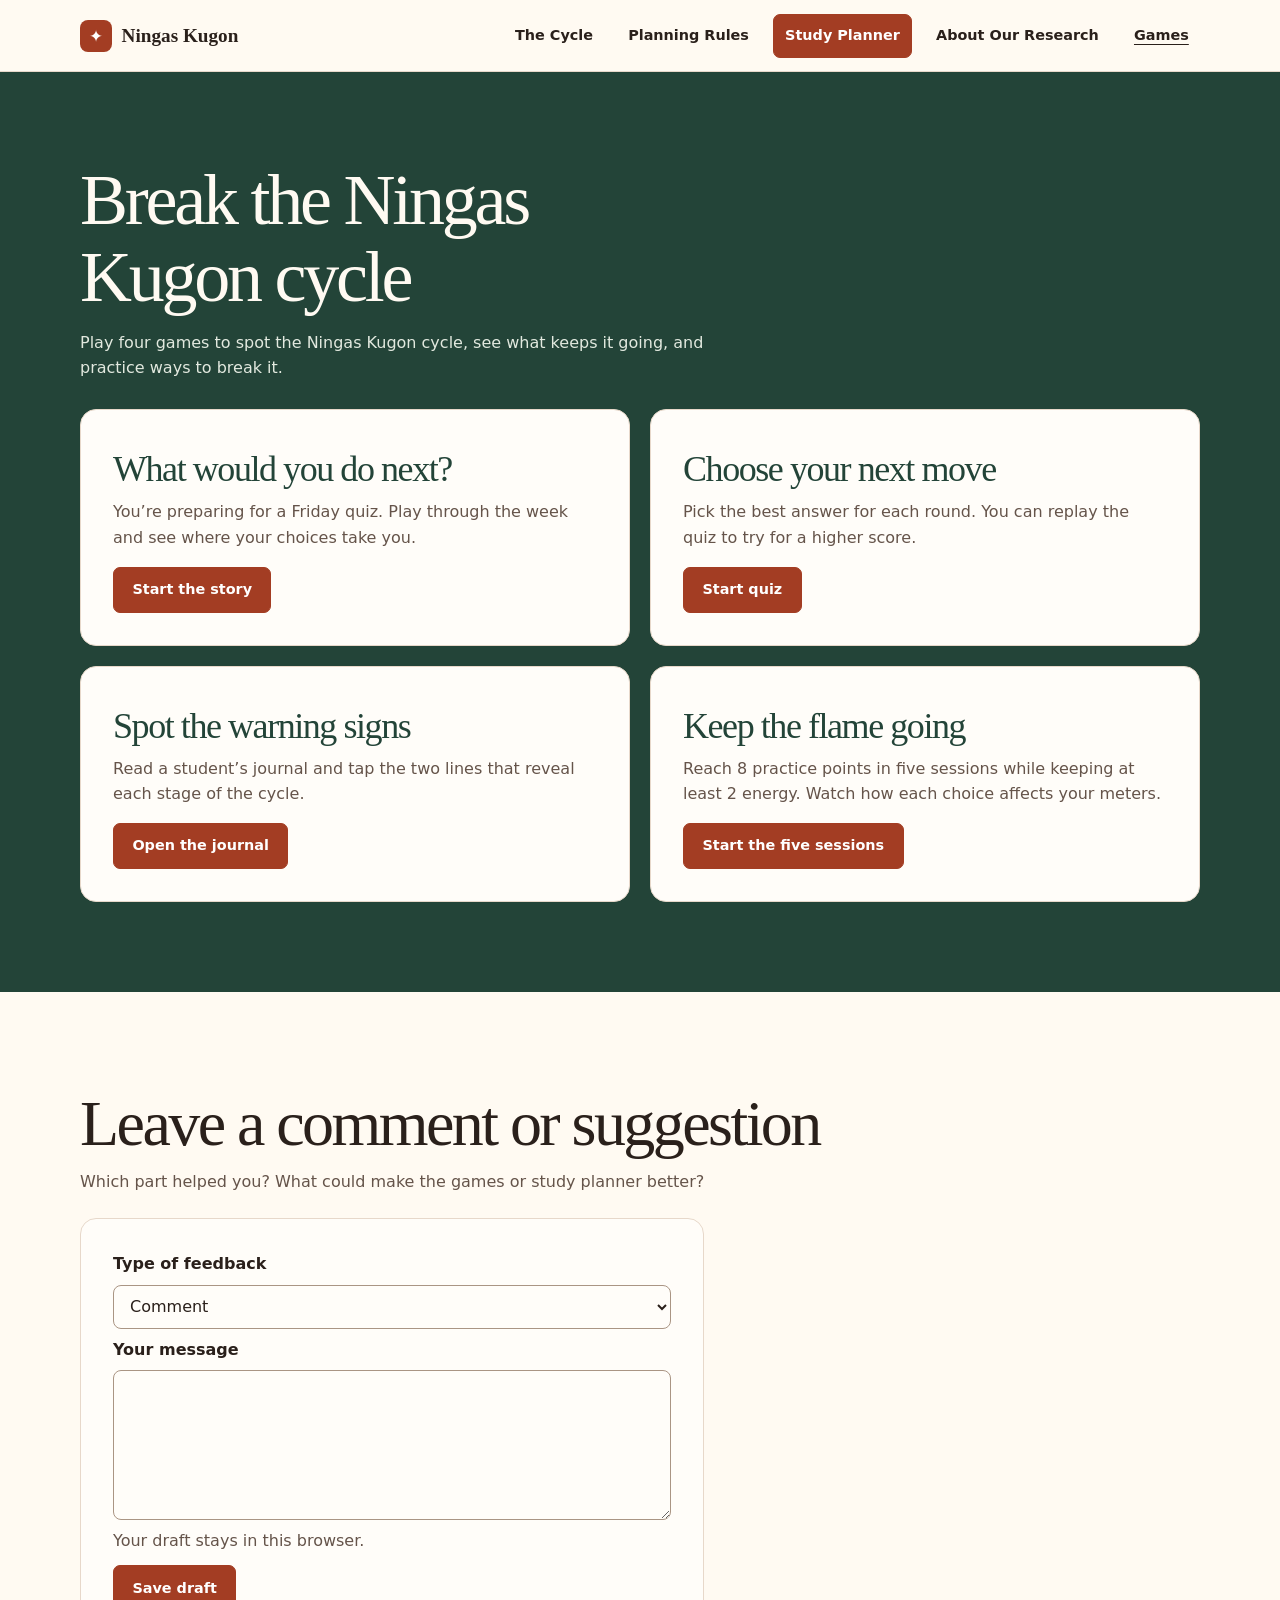
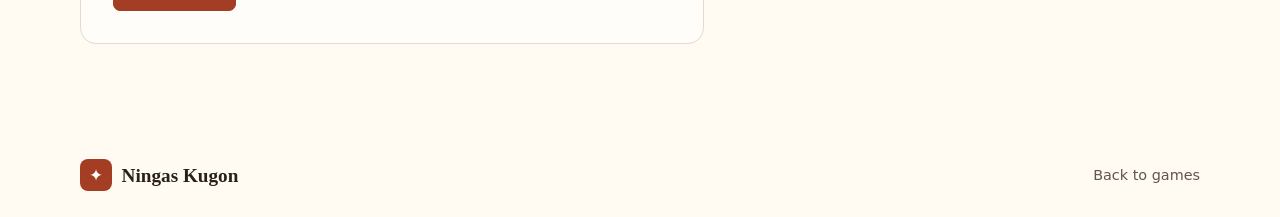
==== commit de700951: "Add two interactive games about the Ningas Kugon cycle" ====
--- a/games.html
+++ b/games.html
@@ -12,6 +12,7 @@
   <link rel="stylesheet" href="styles.css">
   <script src="games.js?v=2" defer></script>
   <script src="study-week.js" defer></script>
+  <script src="cycle-games.js" defer></script>
   <script src="feedback.js" defer></script>
 </head>
 <body>
@@ -33,7 +34,7 @@
     <section id="games" class="section practice" aria-labelledby="games-title">
       <div class="wrap">
         <h1 id="games-title">Break the Ningas Kugon cycle</h1>
-        <p class="section-description">Play through a school week and see how your choices can repeat or interrupt the Ningas Kugon cycle.</p>
+        <p class="section-description">Play four games to spot the Ningas Kugon cycle, see what keeps it going, and practice ways to break it.</p>
         <div class="games-grid">
           <article class="practice-card" aria-labelledby="story-title">
             <h2 id="story-title">What would you do next?</h2>
@@ -59,6 +60,34 @@
               <button class="button" type="button" id="quiz-next" hidden>Next round</button>
             </div>
             <button class="button" type="button" id="quiz-start" hidden>Start quiz</button>
+          </article>
+          <article class="practice-card" aria-labelledby="clues-title">
+            <h2 id="clues-title">Spot the warning signs</h2>
+            <p>Read a student’s journal and tap the two lines that reveal each stage of the cycle.</p>
+            <div id="clues-play" hidden>
+              <p class="practice-progress" id="clues-round"></p>
+              <h3 class="practice-question" id="clues-question" tabindex="-1"></h3>
+              <div class="practice-options" id="clues-lines" role="group" aria-labelledby="clues-question"></div>
+              <p class="practice-result" id="clues-result" role="status"></p>
+              <button class="button" type="button" id="clues-check">Check the clues</button>
+              <button class="button" type="button" id="clues-next" hidden>Next journal entry</button>
+            </div>
+            <button class="button" type="button" id="clues-start" hidden>Open the journal</button>
+          </article>
+          <article class="practice-card" aria-labelledby="flame-title">
+            <h2 id="flame-title">Keep the flame going</h2>
+            <p>Reach 8 practice points in five sessions while keeping at least 2 energy. Watch how each choice affects your meters.</p>
+            <div id="flame-play" hidden>
+              <p class="practice-progress" id="flame-round"></p>
+              <h3 class="practice-question" id="flame-question" tabindex="-1" aria-describedby="flame-change"></h3>
+              <p class="practice-result" id="flame-change"></p>
+              <div class="flame-meters" aria-labelledby="flame-title">
+                <label>Practice <span id="flame-practice-label"></span><progress id="flame-practice" max="8" value="0"></progress></label>
+                <label>Energy <span id="flame-energy-label"></span><meter id="flame-energy" min="0" max="6" value="5" low="2"></meter></label>
+              </div>
+              <div class="practice-options" id="flame-options" role="group" aria-labelledby="flame-question"></div>
+            </div>
+            <button class="button" type="button" id="flame-start" hidden>Start the five sessions</button>
           </article>
         </div>
         <noscript><p>Enable JavaScript to play the games.</p></noscript>
--- a/styles.css
+++ b/styles.css
@@ -146,11 +146,16 @@
 .practice-options button { min-height: 44px; padding: .55rem .85rem; text-align: start; color: var(--ink); background: var(--white); border: 1px solid #aa9584; border-radius: .5rem; }
 .practice-options button:enabled:hover { background: var(--soft); }
 .practice-options button:disabled { cursor: default; }
+.practice-options button[aria-pressed="true"] { border-color: #234438; background: #e4eee4; box-shadow: inset .25rem 0 #234438; font-weight: 650; }
 .practice-options .quiz-answer-correct { border-color: #234438; background: #e4eee4; font-weight: 650; }
 .practice-options .quiz-answer-missed { border-color: #a33d23; background: #fff0e8; }
 .practice-result:not(:empty) { margin-top: .8rem; padding: .65rem .8rem; background: #eaf0e8; color: #234438; border-radius: .5rem; }
 .story-text { margin-block: .75rem; }
 #story-heading { font-family: var(--serif); font-size: clamp(1.35rem, 3vw, 1.65rem); font-weight: 500; }
+.flame-meters { display: grid; grid-template-columns: repeat(2, minmax(0, 1fr)); gap: .75rem; margin-block: .8rem; }
+.flame-meters label { display: block; padding: .6rem; background: var(--soft); border-radius: .5rem; font-size: .9rem; }
+.flame-meters label span { display: inline-block; font-weight: 650; }
+.flame-meters progress, .flame-meters meter { display: block; width: 100%; height: .7rem; margin-top: .35rem; accent-color: #234438; }
 .feedback-form { display: grid; gap: .5rem; max-width: 39rem; margin-top: 1.5rem; }
 .feedback-form label { font-weight: 650; }
 .feedback-form select, .feedback-form textarea { width: 100%; min-width: 0; min-height: 44px; padding: .6rem .75rem; font: inherit; color: var(--ink); background: var(--white); border: 1px solid #aa9584; border-radius: .5rem; }
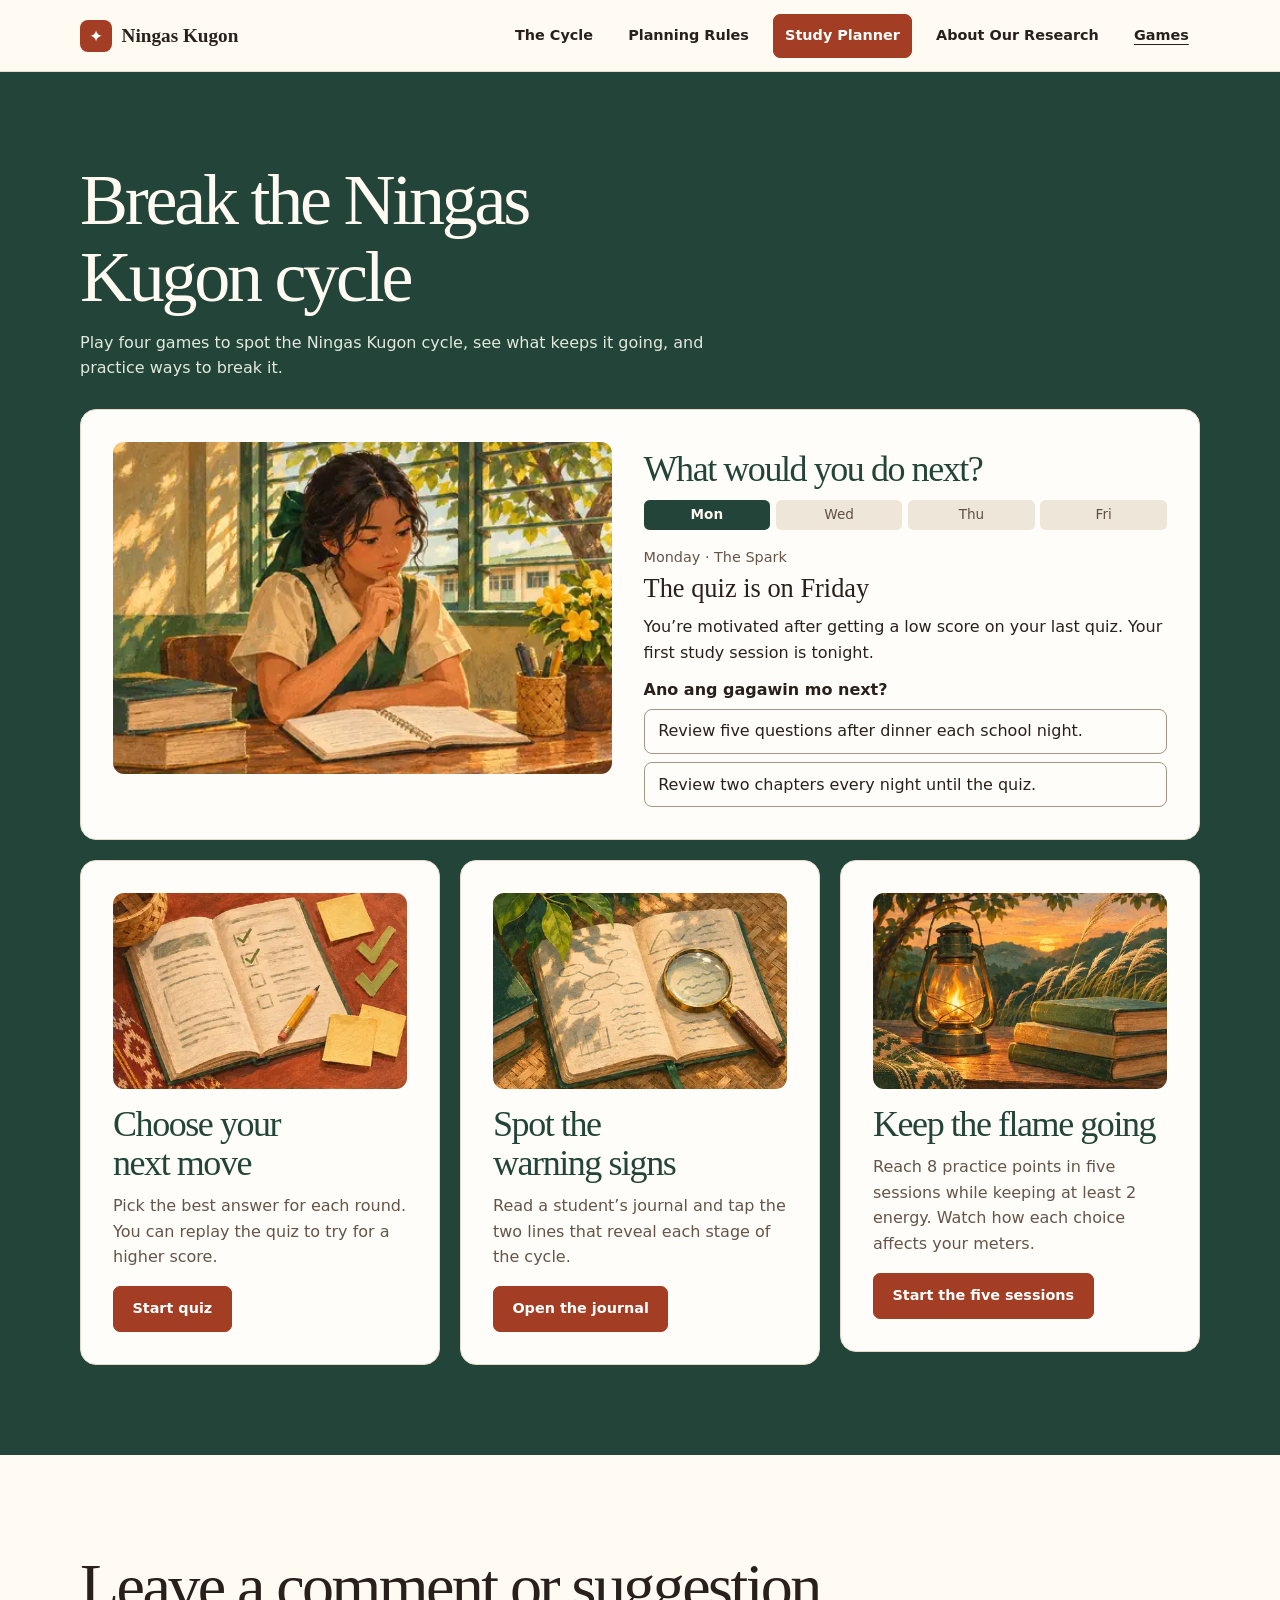
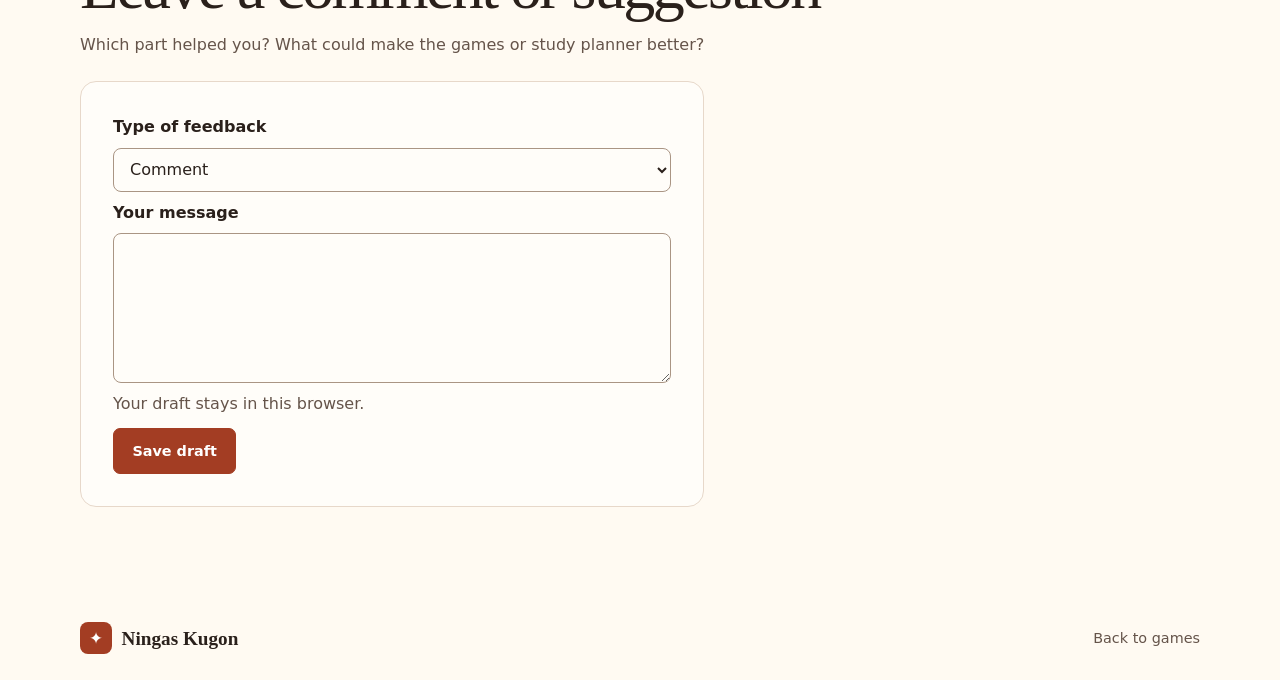
==== commit ee90ca03: "Illustrate the games and open directly into the story demo" ====
--- a/games.html
+++ b/games.html
@@ -9,9 +9,9 @@
   <link rel="canonical" href="https://seuiaaaaaaaa.github.io/ningaskugon/games.html">
   <link rel="manifest" href="manifest.webmanifest">
   <link rel="apple-touch-icon" href="icon-192.png">
-  <link rel="stylesheet" href="styles.css">
+  <link rel="stylesheet" href="styles.css?v=2">
   <script src="games.js?v=2" defer></script>
-  <script src="study-week.js" defer></script>
+  <script src="study-week.js?v=2" defer></script>
   <script src="cycle-games.js" defer></script>
   <script src="feedback.js" defer></script>
 </head>
@@ -36,19 +36,31 @@
         <h1 id="games-title">Break the Ningas Kugon cycle</h1>
         <p class="section-description">Play four games to spot the Ningas Kugon cycle, see what keeps it going, and practice ways to break it.</p>
         <div class="games-grid">
-          <article class="practice-card" aria-labelledby="story-title">
-            <h2 id="story-title">What would you do next?</h2>
-            <p>You’re preparing for a Friday quiz. Play through the week and see where your choices take you.</p>
-            <div id="story-play" hidden>
-              <p class="practice-progress" id="story-stage"></p>
-              <h3 class="practice-question" id="story-heading" tabindex="-1" aria-describedby="story-consequence story-text"></h3>
-              <p class="practice-result" id="story-consequence"></p>
-              <p class="story-text" id="story-text"></p>
-              <div class="practice-options" id="story-choices" role="group" aria-labelledby="story-heading"></div>
+          <article class="practice-card story-card" aria-labelledby="story-title">
+            <div class="game-art story-art" id="story-art" aria-hidden="true"></div>
+            <div class="story-panel">
+              <h2 id="story-title">What would you do next?</h2>
+              <div id="story-play" hidden>
+                <ol class="story-week" aria-label="Story timeline">
+                  <li data-day="Monday">Mon</li>
+                  <li data-day="Wednesday">Wed</li>
+                  <li data-day="Thursday">Thu</li>
+                  <li data-day="Friday">Fri</li>
+                </ol>
+                <p class="practice-progress" id="story-stage"></p>
+                <h3 class="practice-question" id="story-heading" tabindex="-1" aria-describedby="story-consequence story-text"></h3>
+                <p class="practice-result" id="story-consequence"></p>
+                <p class="story-text" id="story-text"></p>
+                <div id="story-decision">
+                  <p class="story-prompt" id="story-prompt">Ano ang gagawin mo next?</p>
+                  <div class="practice-options" id="story-choices" role="group" aria-labelledby="story-prompt"></div>
+                </div>
+              </div>
+              <button class="button" type="button" id="story-start" hidden>Replay the story</button>
             </div>
-            <button class="button" type="button" id="story-start" hidden>Start the story</button>
           </article>
           <article class="practice-card" aria-labelledby="quiz-title">
+            <div class="game-art quiz-art" aria-hidden="true"></div>
             <h2 id="quiz-title">Choose your next move</h2>
             <p>Pick the best answer for each round. You can replay the quiz to try for a higher score.</p>
             <div id="quiz-play" hidden>
@@ -62,6 +74,7 @@
             <button class="button" type="button" id="quiz-start" hidden>Start quiz</button>
           </article>
           <article class="practice-card" aria-labelledby="clues-title">
+            <div class="game-art journal-art" aria-hidden="true"></div>
             <h2 id="clues-title">Spot the warning signs</h2>
             <p>Read a student’s journal and tap the two lines that reveal each stage of the cycle.</p>
             <div id="clues-play" hidden>
@@ -75,6 +88,7 @@
             <button class="button" type="button" id="clues-start" hidden>Open the journal</button>
           </article>
           <article class="practice-card" aria-labelledby="flame-title">
+            <div class="game-art flame-art" aria-hidden="true"></div>
             <h2 id="flame-title">Keep the flame going</h2>
             <p>Reach 8 practice points in five sessions while keeping at least 2 energy. Watch how each choice affects your meters.</p>
             <div id="flame-play" hidden>
--- a/styles.css
+++ b/styles.css
@@ -133,7 +133,24 @@
 .practice { background: #234438; color: #fffaf2; }
 .practice h1 { max-width: 17ch; margin-top: 0; font-size: clamp(2.45rem, 6vw, 4.5rem); letter-spacing: -.045em; }
 .practice .section-description { color: #e2e9df; }
-.games-grid { display: grid; grid-template-columns: repeat(auto-fit, minmax(min(100%, 27rem), 1fr)); gap: 1.25rem; align-items: start; margin-top: 1.75rem; }
+.games-grid { display: grid; grid-template-columns: repeat(3, minmax(0, 1fr)); gap: 1.25rem; align-items: start; margin-top: 1.75rem; }
+.game-art { aspect-ratio: 3 / 2; margin-bottom: 1rem; border-radius: .7rem; background: #57412b url("study-game-illustrations.webp") var(--art-x, 0%) var(--art-y, 0%) / 200% 200% no-repeat; }
+.quiz-art { --art-x: 100%; }
+.journal-art { --art-y: 100%; }
+.flame-art { --art-x: 100%; --art-y: 100%; }
+.story-card { grid-column: 1 / -1; display: grid; grid-template-columns: minmax(0, 1fr) minmax(0, 1.05fr); align-items: start; gap: clamp(1rem, 3vw, 2rem); }
+.story-art { margin: 0; }
+.story-art[data-day="Wednesday"] { filter: saturate(.78) brightness(.84); }
+.story-art[data-day="Thursday"] { filter: saturate(.87) brightness(.92); }
+.story-week { display: grid; grid-template-columns: repeat(4, minmax(0, 1fr)); gap: .35rem; margin: .7rem 0 0; padding: 0; list-style: none; }
+.story-week li { padding: .25rem .2rem; border-radius: .35rem; background: #ede6d9; color: #5f5043; font-size: .85rem; text-align: center; }
+.story-week [aria-current="step"] { background: #234438; color: #fffaf2; font-weight: 700; }
+.story-prompt { margin: .65rem 0 .35rem; font-weight: 750; }
+@media (max-width: 880px) { .games-grid { grid-template-columns: repeat(2, minmax(0, 1fr)); } }
+@media (max-width: 650px) {
+  .games-grid, .story-card { grid-template-columns: minmax(0, 1fr); }
+  .story-art { max-height: 240px; width: min(100%, 360px); justify-self: start; }
+}
 .practice-card { min-width: 0; padding: clamp(1rem, 4vw, 2rem); background: var(--white); color: var(--ink); border: 1px solid var(--line); border-radius: 1rem; }
 .practice-card h2 { color: #234438; font-size: clamp(1.65rem, 4vw, 2.25rem); }
 .practice-card h2 + p { margin-top: .6rem; color: var(--muted); }
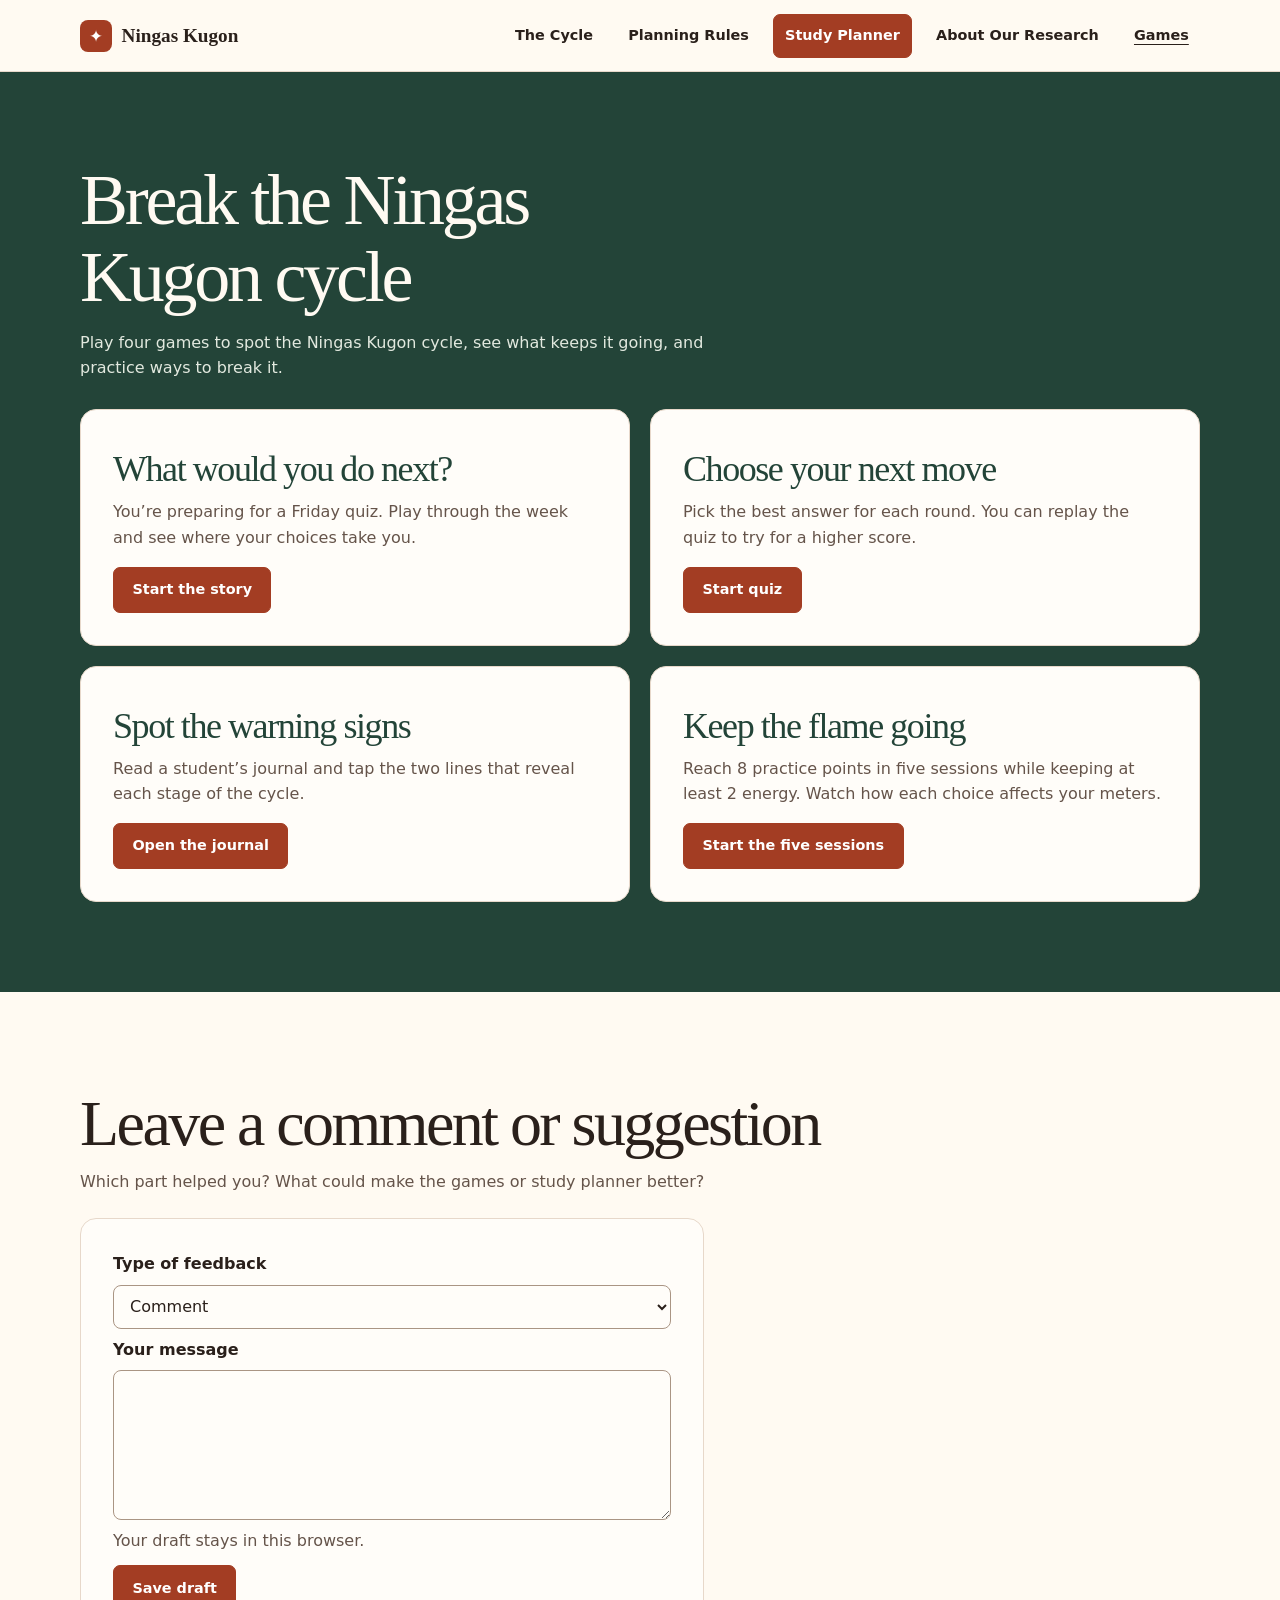
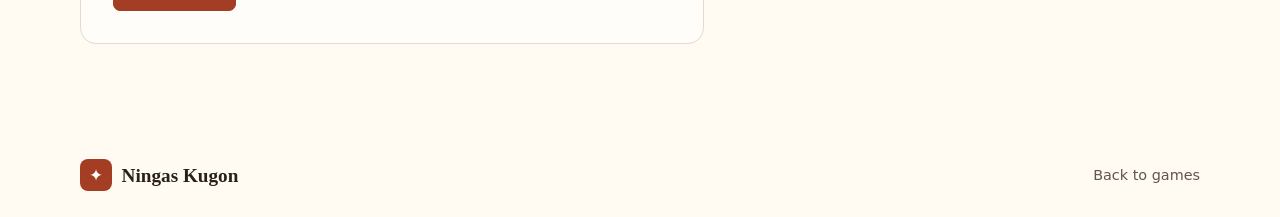
==== commit d056a23e: "Revert "Illustrate the games and open directly into the story demo" This reverts commit ee90ca032fed" ====
--- a/games.html
+++ b/games.html
@@ -9,9 +9,9 @@
   <link rel="canonical" href="https://seuiaaaaaaaa.github.io/ningaskugon/games.html">
   <link rel="manifest" href="manifest.webmanifest">
   <link rel="apple-touch-icon" href="icon-192.png">
-  <link rel="stylesheet" href="styles.css?v=2">
+  <link rel="stylesheet" href="styles.css">
   <script src="games.js?v=2" defer></script>
-  <script src="study-week.js?v=2" defer></script>
+  <script src="study-week.js" defer></script>
   <script src="cycle-games.js" defer></script>
   <script src="feedback.js" defer></script>
 </head>
@@ -36,31 +36,19 @@
         <h1 id="games-title">Break the Ningas Kugon cycle</h1>
         <p class="section-description">Play four games to spot the Ningas Kugon cycle, see what keeps it going, and practice ways to break it.</p>
         <div class="games-grid">
-          <article class="practice-card story-card" aria-labelledby="story-title">
-            <div class="game-art story-art" id="story-art" aria-hidden="true"></div>
-            <div class="story-panel">
-              <h2 id="story-title">What would you do next?</h2>
-              <div id="story-play" hidden>
-                <ol class="story-week" aria-label="Story timeline">
-                  <li data-day="Monday">Mon</li>
-                  <li data-day="Wednesday">Wed</li>
-                  <li data-day="Thursday">Thu</li>
-                  <li data-day="Friday">Fri</li>
-                </ol>
-                <p class="practice-progress" id="story-stage"></p>
-                <h3 class="practice-question" id="story-heading" tabindex="-1" aria-describedby="story-consequence story-text"></h3>
-                <p class="practice-result" id="story-consequence"></p>
-                <p class="story-text" id="story-text"></p>
-                <div id="story-decision">
-                  <p class="story-prompt" id="story-prompt">Ano ang gagawin mo next?</p>
-                  <div class="practice-options" id="story-choices" role="group" aria-labelledby="story-prompt"></div>
-                </div>
-              </div>
-              <button class="button" type="button" id="story-start" hidden>Replay the story</button>
+          <article class="practice-card" aria-labelledby="story-title">
+            <h2 id="story-title">What would you do next?</h2>
+            <p>You’re preparing for a Friday quiz. Play through the week and see where your choices take you.</p>
+            <div id="story-play" hidden>
+              <p class="practice-progress" id="story-stage"></p>
+              <h3 class="practice-question" id="story-heading" tabindex="-1" aria-describedby="story-consequence story-text"></h3>
+              <p class="practice-result" id="story-consequence"></p>
+              <p class="story-text" id="story-text"></p>
+              <div class="practice-options" id="story-choices" role="group" aria-labelledby="story-heading"></div>
             </div>
+            <button class="button" type="button" id="story-start" hidden>Start the story</button>
           </article>
           <article class="practice-card" aria-labelledby="quiz-title">
-            <div class="game-art quiz-art" aria-hidden="true"></div>
             <h2 id="quiz-title">Choose your next move</h2>
             <p>Pick the best answer for each round. You can replay the quiz to try for a higher score.</p>
             <div id="quiz-play" hidden>
@@ -74,7 +62,6 @@
             <button class="button" type="button" id="quiz-start" hidden>Start quiz</button>
           </article>
           <article class="practice-card" aria-labelledby="clues-title">
-            <div class="game-art journal-art" aria-hidden="true"></div>
             <h2 id="clues-title">Spot the warning signs</h2>
             <p>Read a student’s journal and tap the two lines that reveal each stage of the cycle.</p>
             <div id="clues-play" hidden>
@@ -88,7 +75,6 @@
             <button class="button" type="button" id="clues-start" hidden>Open the journal</button>
           </article>
           <article class="practice-card" aria-labelledby="flame-title">
-            <div class="game-art flame-art" aria-hidden="true"></div>
             <h2 id="flame-title">Keep the flame going</h2>
             <p>Reach 8 practice points in five sessions while keeping at least 2 energy. Watch how each choice affects your meters.</p>
             <div id="flame-play" hidden>
--- a/styles.css
+++ b/styles.css
@@ -133,24 +133,7 @@
 .practice { background: #234438; color: #fffaf2; }
 .practice h1 { max-width: 17ch; margin-top: 0; font-size: clamp(2.45rem, 6vw, 4.5rem); letter-spacing: -.045em; }
 .practice .section-description { color: #e2e9df; }
-.games-grid { display: grid; grid-template-columns: repeat(3, minmax(0, 1fr)); gap: 1.25rem; align-items: start; margin-top: 1.75rem; }
-.game-art { aspect-ratio: 3 / 2; margin-bottom: 1rem; border-radius: .7rem; background: #57412b url("study-game-illustrations.webp") var(--art-x, 0%) var(--art-y, 0%) / 200% 200% no-repeat; }
-.quiz-art { --art-x: 100%; }
-.journal-art { --art-y: 100%; }
-.flame-art { --art-x: 100%; --art-y: 100%; }
-.story-card { grid-column: 1 / -1; display: grid; grid-template-columns: minmax(0, 1fr) minmax(0, 1.05fr); align-items: start; gap: clamp(1rem, 3vw, 2rem); }
-.story-art { margin: 0; }
-.story-art[data-day="Wednesday"] { filter: saturate(.78) brightness(.84); }
-.story-art[data-day="Thursday"] { filter: saturate(.87) brightness(.92); }
-.story-week { display: grid; grid-template-columns: repeat(4, minmax(0, 1fr)); gap: .35rem; margin: .7rem 0 0; padding: 0; list-style: none; }
-.story-week li { padding: .25rem .2rem; border-radius: .35rem; background: #ede6d9; color: #5f5043; font-size: .85rem; text-align: center; }
-.story-week [aria-current="step"] { background: #234438; color: #fffaf2; font-weight: 700; }
-.story-prompt { margin: .65rem 0 .35rem; font-weight: 750; }
-@media (max-width: 880px) { .games-grid { grid-template-columns: repeat(2, minmax(0, 1fr)); } }
-@media (max-width: 650px) {
-  .games-grid, .story-card { grid-template-columns: minmax(0, 1fr); }
-  .story-art { max-height: 240px; width: min(100%, 360px); justify-self: start; }
-}
+.games-grid { display: grid; grid-template-columns: repeat(auto-fit, minmax(min(100%, 27rem), 1fr)); gap: 1.25rem; align-items: start; margin-top: 1.75rem; }
 .practice-card { min-width: 0; padding: clamp(1rem, 4vw, 2rem); background: var(--white); color: var(--ink); border: 1px solid var(--line); border-radius: 1rem; }
 .practice-card h2 { color: #234438; font-size: clamp(1.65rem, 4vw, 2.25rem); }
 .practice-card h2 + p { margin-top: .6rem; color: var(--muted); }
